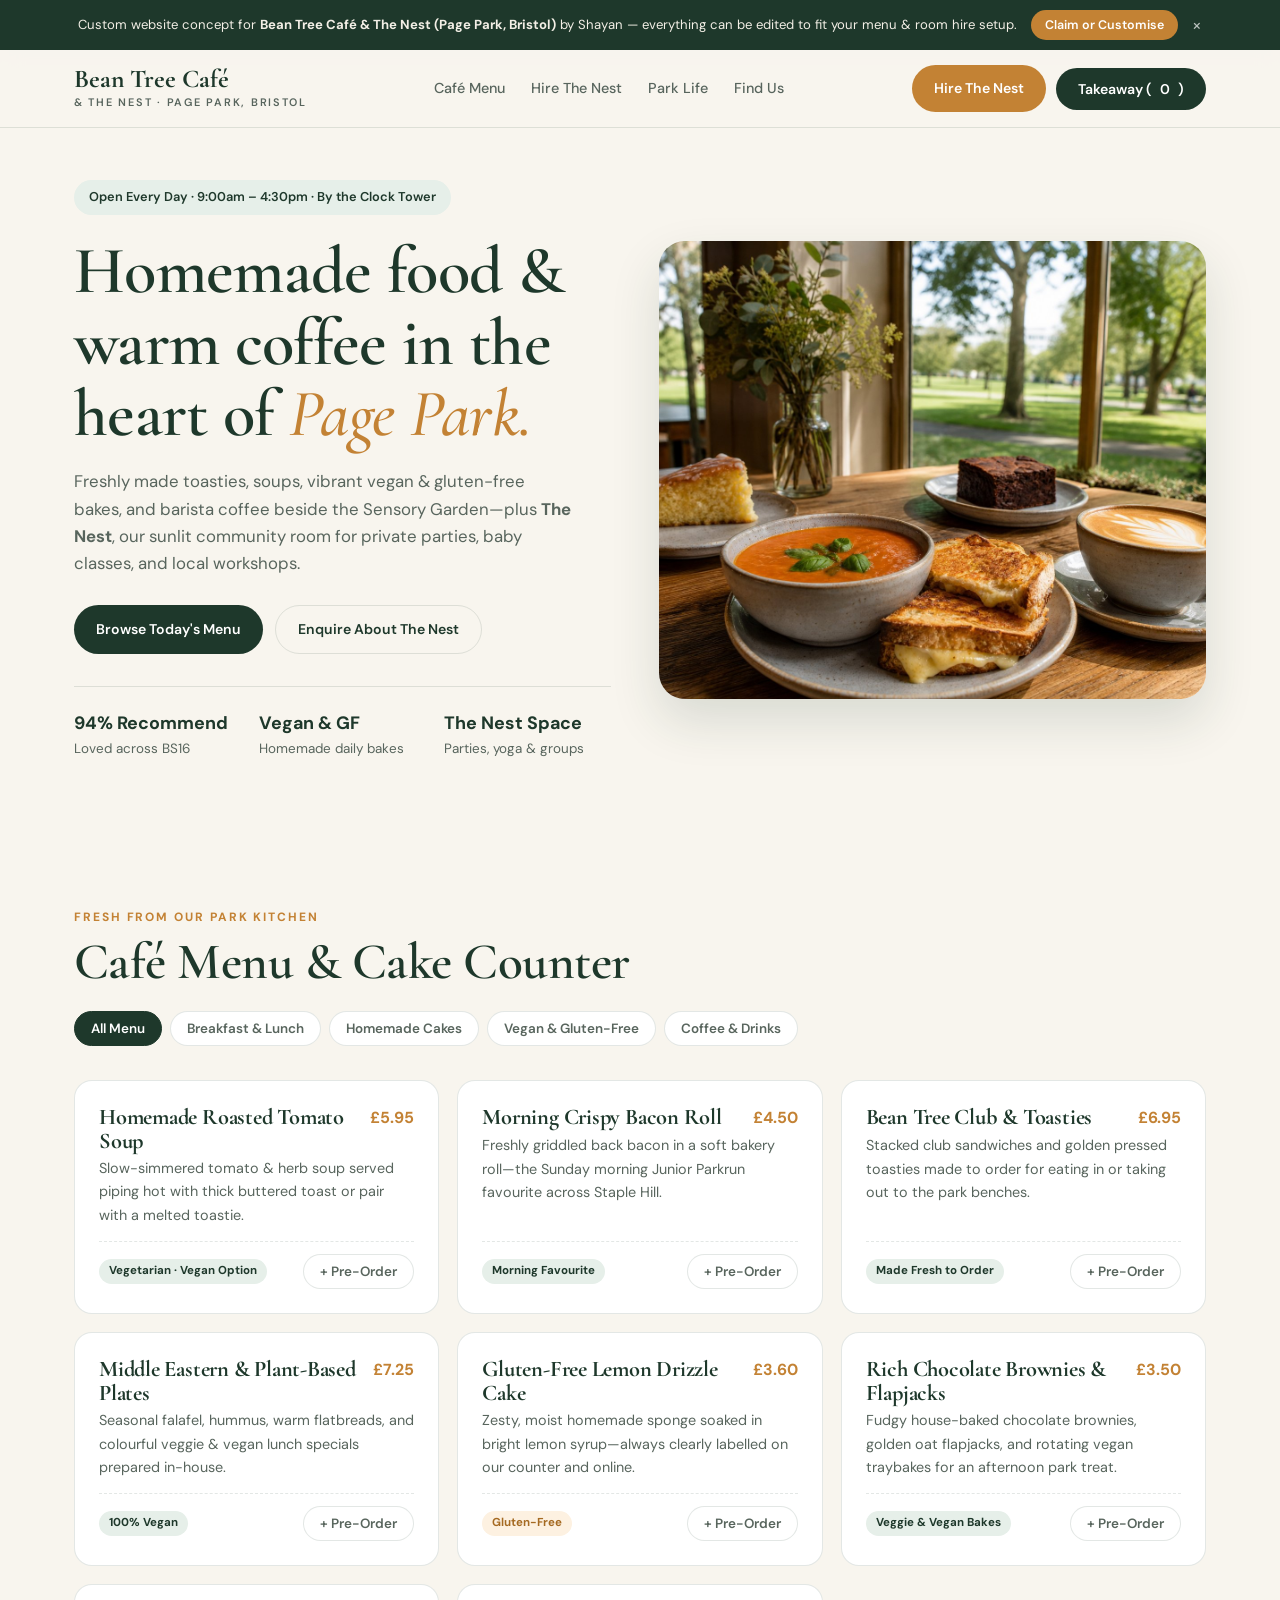
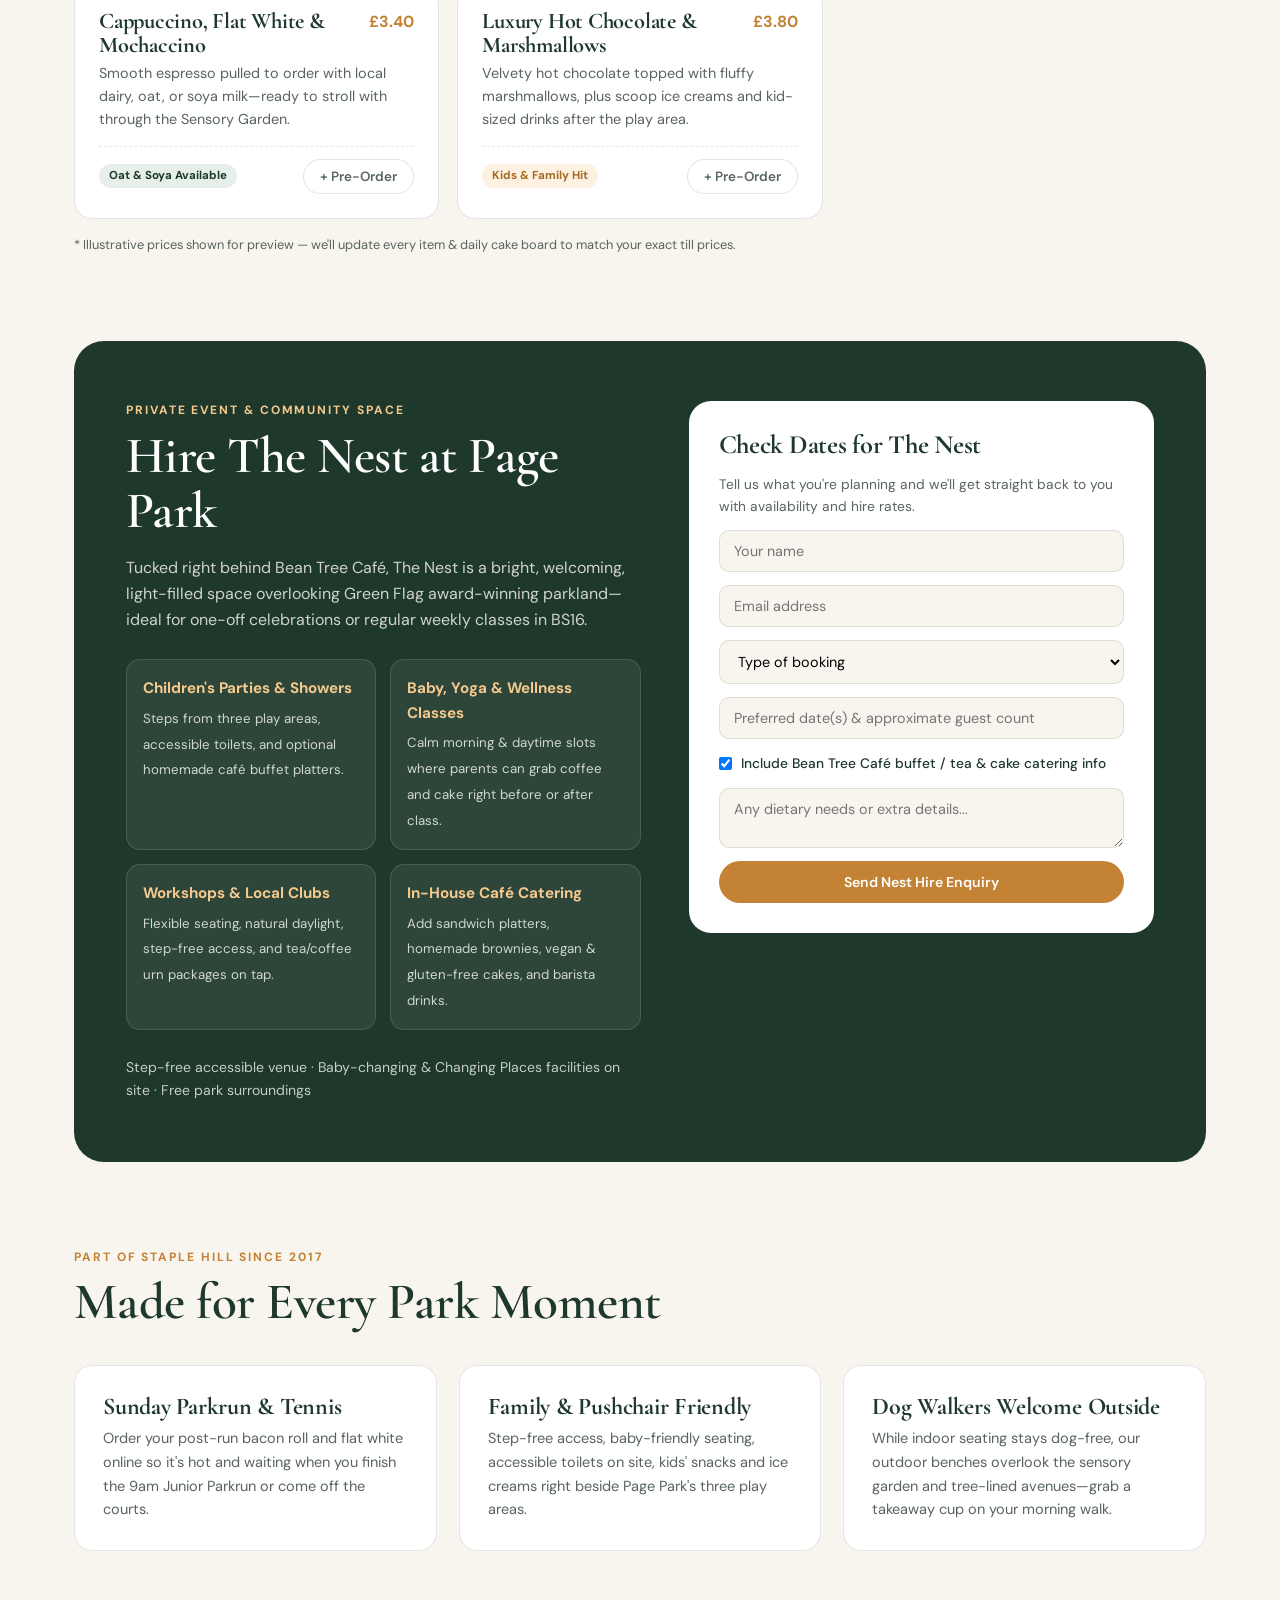
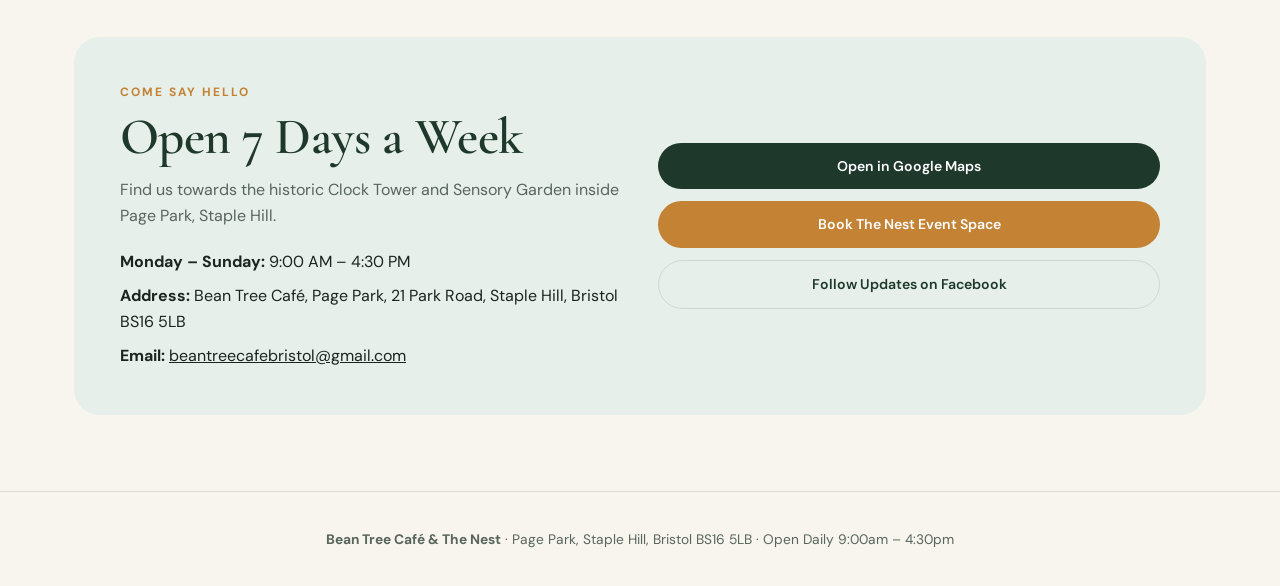
==== bean-tree-cafe/index.html @ 3a1e546b "Add 6 bespoke hospitality website prototypes and sales command center Co-authored-by: arena-agent <2" ====
<!DOCTYPE html>
<html lang="en-GB">
<head>
  <meta charset="UTF-8" />
  <meta name="viewport" content="width=device-width, initial-scale=1.0" />
  <title>Bean Tree Café &amp; The Nest — Page Park, Staple Hill, Bristol</title>
  <meta name="description" content="Homemade food, specialty coffee, vegan & gluten-free cakes in the heart of award-winning Page Park, Bristol — plus The Nest light-filled space for private parties, classes & workshops." />
  <link rel="preconnect" href="https://fonts.googleapis.com" />
  <link rel="preconnect" href="https://fonts.gstatic.com" crossorigin />
  <link href="https://fonts.googleapis.com/css2?family=Cormorant+Garamond:ital,wght@0,500;0,600;0,700;1,500&family=DM+Sans:wght@400;500;600;700&display=swap" rel="stylesheet" />
  <style>
    :root {
      --sage-deep: #1E382B;
      --sage: #2F5642;
      --sage-soft: #E6EFE9;
      --cream: #F8F5EE;
      --card: #FFFFFF;
      --ochre: #C38234;
      --ochre-dark: #A56A22;
      --ink: #1C241F;
      --muted: #58655D;
      --border: rgba(30, 56, 43, 0.12);
      --radius: 18px;
    }
    * { box-sizing: border-box; margin: 0; padding: 0; }
    html { scroll-behavior: smooth; }
    body {
      font-family: 'DM Sans', -apple-system, BlinkMacSystemFont, sans-serif;
      background: var(--cream);
      color: var(--ink);
      line-height: 1.62;
      -webkit-font-smoothing: antialiased;
    }
    h1, h2, h3, h4 {
      font-family: 'Cormorant Garamond', Georgia, serif;
      line-height: 1.08;
      letter-spacing: -0.01em;
    }
    a { color: inherit; text-decoration: none; }
    img { max-width: 100%; display: block; }
    button { font-family: inherit; cursor: pointer; border: none; }

    .preview-bar {
      background: var(--sage-deep);
      color: #F3EFE6;
      font-size: 0.82rem;
      padding: 10px 20px;
      display: flex;
      justify-content: center;
      align-items: center;
      gap: 14px;
      flex-wrap: wrap;
      text-align: center;
    }
    .preview-bar a {
      background: var(--ochre);
      color: #fff;
      padding: 5px 14px;
      border-radius: 999px;
      font-weight: 600;
      font-size: 0.78rem;
    }
    .preview-close { background: none; color: rgba(255,255,255,0.7); font-size: 1.1rem; }

    header {
      position: sticky;
      top: 0;
      z-index: 40;
      background: rgba(248, 245, 238, 0.93);
      backdrop-filter: blur(12px);
      border-bottom: 1px solid var(--border);
    }
    .nav-inner {
      max-width: 1180px;
      margin: 0 auto;
      padding: 15px 24px;
      display: flex;
      align-items: center;
      justify-content: space-between;
      gap: 16px;
    }
    .logo {
      display: flex;
      flex-direction: column;
    }
    .logo strong {
      font-family: 'Cormorant Garamond', serif;
      font-size: 1.6rem;
      font-weight: 700;
      color: var(--sage-deep);
      line-height: 1;
    }
    .logo span {
      font-size: 0.68rem;
      text-transform: uppercase;
      letter-spacing: 0.16em;
      color: var(--muted);
      font-weight: 600;
      margin-top: 3px;
    }
    nav { display: flex; gap: 26px; }
    nav a { font-size: 0.9rem; font-weight: 500; color: var(--muted); }
    nav a:hover { color: var(--sage-deep); }

    .btn {
      display: inline-flex;
      align-items: center;
      justify-content: center;
      gap: 8px;
      padding: 12px 22px;
      border-radius: 999px;
      font-weight: 600;
      font-size: 0.88rem;
      transition: all 0.2s;
    }
    .btn-sage { background: var(--sage-deep); color: #fff; }
    .btn-sage:hover { background: var(--sage); }
    .btn-ochre { background: var(--ochre); color: #fff; }
    .btn-ochre:hover { background: var(--ochre-dark); }
    .btn-ghost { border: 1.5px solid var(--border); color: var(--sage-deep); background: transparent; }
    .btn-ghost:hover { background: var(--sage-soft); }

    .hero {
      max-width: 1180px;
      margin: 0 auto;
      padding: 52px 24px 72px;
      display: grid;
      grid-template-columns: 1fr 1.02fr;
      gap: 48px;
      align-items: center;
    }
    .badge {
      display: inline-flex;
      align-items: center;
      gap: 8px;
      background: var(--sage-soft);
      color: var(--sage-deep);
      padding: 7px 15px;
      border-radius: 999px;
      font-size: 0.8rem;
      font-weight: 600;
      margin-bottom: 20px;
    }
    .hero h1 {
      font-size: clamp(2.8rem, 5.2vw, 4.4rem);
      font-weight: 600;
      color: var(--sage-deep);
      margin-bottom: 18px;
    }
    .hero h1 em { font-style: italic; color: var(--ochre); font-weight: 500; }
    .hero p { font-size: 1.05rem; color: var(--muted); max-width: 500px; margin-bottom: 28px; }
    .cta-row { display: flex; gap: 12px; flex-wrap: wrap; margin-bottom: 32px; }
    .stats {
      display: grid;
      grid-template-columns: repeat(3, 1fr);
      gap: 18px;
      padding-top: 22px;
      border-top: 1px solid var(--border);
      font-size: 0.84rem;
      color: var(--muted);
    }
    .stats strong { display: block; font-size: 1.12rem; color: var(--sage-deep); }
    .hero-img-wrap img {
      width: 100%;
      aspect-ratio: 4 / 3.35;
      object-fit: cover;
      border-radius: 26px;
      box-shadow: 0 22px 50px rgba(30, 56, 43, 0.14);
    }

    .section { max-width: 1180px; margin: 0 auto; padding: 76px 24px; }
    .kicker {
      font-size: 0.75rem;
      text-transform: uppercase;
      letter-spacing: 0.16em;
      color: var(--ochre);
      font-weight: 700;
      margin-bottom: 8px;
    }
    .section h2 {
      font-size: clamp(2.2rem, 4vw, 3.2rem);
      color: var(--sage-deep);
      font-weight: 600;
    }
    .header-flex {
      display: flex;
      justify-content: space-between;
      align-items: flex-end;
      gap: 20px;
      flex-wrap: wrap;
      margin-bottom: 34px;
    }
    .pills { display: flex; gap: 8px; flex-wrap: wrap; }
    .pill {
      padding: 8px 16px;
      border-radius: 999px;
      background: var(--card);
      border: 1px solid var(--border);
      font-size: 0.84rem;
      font-weight: 600;
      color: var(--muted);
    }
    .pill.active, .pill:hover {
      background: var(--sage-deep);
      color: #fff;
      border-color: var(--sage-deep);
    }

    .menu-grid {
      display: grid;
      grid-template-columns: repeat(auto-fill, minmax(320px, 1fr));
      gap: 18px;
    }
    .item-card {
      background: var(--card);
      border: 1px solid var(--border);
      border-radius: var(--radius);
      padding: 24px;
      display: flex;
      flex-direction: column;
      justify-content: space-between;
      gap: 14px;
    }
    .item-top { display: flex; justify-content: space-between; gap: 12px; }
    .item-card h3 { font-size: 1.4rem; color: var(--sage-deep); }
    .item-price { font-weight: 700; color: var(--ochre); white-space: nowrap; }
    .item-card p { font-size: 0.9rem; color: var(--muted); margin-top: 4px; }
    .diet-row {
      display: flex;
      justify-content: space-between;
      align-items: center;
      padding-top: 12px;
      border-top: 1px dashed var(--border);
    }
    .diet-badge {
      font-size: 0.72rem;
      font-weight: 700;
      padding: 3px 10px;
      border-radius: 999px;
      background: var(--sage-soft);
      color: var(--sage-deep);
    }
    .diet-badge.gf { background: #FDF1E1; color: var(--ochre-dark); }

    /* THE NEST Event Hire Feature */
    .nest-wrap {
      background: var(--sage-deep);
      color: #F8F5EE;
      border-radius: 30px;
      padding: 60px 52px;
      display: grid;
      grid-template-columns: 1.05fr 0.95fr;
      gap: 48px;
      align-items: start;
    }
    .nest-wrap h2 { color: #fff; margin-bottom: 16px; }
    .nest-lead { color: rgba(248, 245, 238, 0.82); font-size: 1rem; margin-bottom: 26px; }
    .use-cases {
      display: grid;
      grid-template-columns: 1fr 1fr;
      gap: 14px;
      margin-bottom: 26px;
    }
    .use-box {
      background: rgba(255, 255, 255, 0.07);
      border: 1px solid rgba(255, 255, 255, 0.12);
      border-radius: 14px;
      padding: 16px;
    }
    .use-box strong { display: block; font-size: 0.95rem; margin-bottom: 4px; color: #F5C98E; }
    .use-box span { font-size: 0.83rem; color: rgba(255,255,255,0.78); }
    .nest-form {
      background: #fff;
      color: var(--ink);
      border-radius: 22px;
      padding: 30px;
      display: grid;
      gap: 13px;
    }
    .nest-form h3 { font-size: 1.65rem; color: var(--sage-deep); }
    .nest-form input, .nest-form select, .nest-form textarea {
      width: 100%;
      padding: 11px 14px;
      border-radius: 10px;
      border: 1px solid var(--border);
      background: var(--cream);
      font-family: inherit;
      font-size: 0.9rem;
    }
    .check-row {
      display: flex;
      align-items: center;
      gap: 9px;
      font-size: 0.86rem;
      color: var(--sage-deep);
      font-weight: 500;
    }
    .check-row input { width: auto; }

    /* Park Life Strip */
    .park-grid {
      display: grid;
      grid-template-columns: repeat(3, 1fr);
      gap: 22px;
    }
    .park-card {
      background: var(--card);
      border: 1px solid var(--border);
      border-radius: var(--radius);
      padding: 28px;
    }
    .park-card h3 { font-size: 1.5rem; color: var(--sage-deep); margin-bottom: 8px; }
    .park-card p { font-size: 0.91rem; color: var(--muted); }

    /* Visit */
    .visit-box {
      background: var(--sage-soft);
      border-radius: 26px;
      padding: 46px;
      display: grid;
      grid-template-columns: 1fr 1fr;
      gap: 36px;
      align-items: center;
    }
    .msg-ok {
      display: none;
      background: var(--sage-soft);
      color: var(--sage-deep);
      padding: 13px 15px;
      border-radius: 12px;
      font-size: 0.85rem;
      font-weight: 600;
    }
    footer {
      text-align: center;
      padding: 36px 24px;
      font-size: 0.86rem;
      color: var(--muted);
      border-top: 1px solid var(--border);
    }

    /* Takeaway Modal */
    .modal-bg {
      position: fixed;
      inset: 0;
      background: rgba(20, 35, 27, 0.55);
      display: none;
      align-items: center;
      justify-content: center;
      padding: 20px;
      z-index: 90;
    }
    .modal-bg.open { display: flex; }
    .modal {
      background: #fff;
      border-radius: 22px;
      max-width: 440px;
      width: 100%;
      padding: 30px;
    }

    @media (max-width: 900px) {
      nav { display: none; }
      .hero, .nest-wrap, .park-grid, .visit-box, .use-cases { grid-template-columns: 1fr; }
      .nest-wrap, .visit-box { padding: 32px 24px; }
    }
  </style>
</head>
<body>
  <div class="preview-bar" id="previewBar">
    <span>Custom website concept for <strong>Bean Tree Café &amp; The Nest (Page Park, Bristol)</strong> by Shayan — everything can be edited to fit your menu &amp; room hire setup.</span>
    <a href="mailto:shayan44wrgs@gmail.com?subject=Bean%20Tree%20Cafe%20Website%20Preview">Claim or Customise</a>
    <button class="preview-close" onclick="document.getElementById('previewBar').remove()">&times;</button>
  </div>

  <header>
    <div class="nav-inner">
      <a href="#" class="logo">
        <strong>Bean Tree Café</strong>
        <span>&amp; The Nest · Page Park, Bristol</span>
      </a>
      <nav>
        <a href="#menu">Café Menu</a>
        <a href="#nest">Hire The Nest</a>
        <a href="#park">Park Life</a>
        <a href="#visit">Find Us</a>
      </nav>
      <div style="display:flex;gap:10px;align-items:center;">
        <a href="#nest" class="btn btn-ochre">Hire The Nest</a>
        <button class="btn btn-sage" onclick="openBag()">Takeaway (<span id="count">0</span>)</button>
      </div>
    </div>
  </header>

  <main>
    <section class="hero">
      <div>
        <div class="badge">Open Every Day · 9:00am – 4:30pm · By the Clock Tower</div>
        <h1>Homemade food &amp; warm coffee in the heart of <em>Page Park.</em></h1>
        <p>Freshly made toasties, soups, vibrant vegan &amp; gluten-free bakes, and barista coffee beside the Sensory Garden—plus <strong>The Nest</strong>, our sunlit community room for private parties, baby classes, and local workshops.</p>
        <div class="cta-row">
          <a href="#menu" class="btn btn-sage">Browse Today's Menu</a>
          <a href="#nest" class="btn btn-ghost">Enquire About The Nest</a>
        </div>
        <div class="stats">
          <div>
            <strong>94% Recommend</strong>
            Loved across BS16
          </div>
          <div>
            <strong>Vegan &amp; GF</strong>
            Homemade daily bakes
          </div>
          <div>
            <strong>The Nest Space</strong>
            Parties, yoga &amp; groups
          </div>
        </div>
      </div>
      <div class="hero-img-wrap">
        <img src="/assets/bean-tree-cafe-hero.jpg" alt="Cappuccino, homemade roasted tomato soup with grilled sourdough toastie, lemon drizzle cake and brownie overlooking Page Park" />
      </div>
    </section>

    <section class="section" id="menu">
      <div class="header-flex">
        <div>
          <p class="kicker">Fresh from Our Park Kitchen</p>
          <h2>Café Menu &amp; Cake Counter</h2>
        </div>
        <div class="pills">
          <button class="pill active" onclick="filterItems('all', this)">All Menu</button>
          <button class="pill" onclick="filterItems('lunch', this)">Breakfast &amp; Lunch</button>
          <button class="pill" onclick="filterItems('cakes', this)">Homemade Cakes</button>
          <button class="pill" onclick="filterItems('diet', this)">Vegan &amp; Gluten-Free</button>
          <button class="pill" onclick="filterItems('drinks', this)">Coffee &amp; Drinks</button>
        </div>
      </div>

      <div class="menu-grid">
        <article class="item-card" data-cats="lunch diet">
          <div>
            <div class="item-top"><h3>Homemade Roasted Tomato Soup</h3><span class="item-price">£5.95</span></div>
            <p>Slow-simmered tomato &amp; herb soup served piping hot with thick buttered toast or pair with a melted toastie.</p>
          </div>
          <div class="diet-row">
            <span class="diet-badge">Vegetarian · Vegan Option</span>
            <button class="pill" onclick="addBag('Roasted Tomato Soup', 5.95)">+ Pre-Order</button>
          </div>
        </article>

        <article class="item-card" data-cats="lunch">
          <div>
            <div class="item-top"><h3>Morning Crispy Bacon Roll</h3><span class="item-price">£4.50</span></div>
            <p>Freshly griddled back bacon in a soft bakery roll—the Sunday morning Junior Parkrun favourite across Staple Hill.</p>
          </div>
          <div class="diet-row">
            <span class="diet-badge">Morning Favourite</span>
            <button class="pill" onclick="addBag('Crispy Bacon Roll', 4.50)">+ Pre-Order</button>
          </div>
        </article>

        <article class="item-card" data-cats="lunch">
          <div>
            <div class="item-top"><h3>Bean Tree Club &amp; Toasties</h3><span class="item-price">£6.95</span></div>
            <p>Stacked club sandwiches and golden pressed toasties made to order for eating in or taking out to the park benches.</p>
          </div>
          <div class="diet-row">
            <span class="diet-badge">Made Fresh to Order</span>
            <button class="pill" onclick="addBag('Bean Tree Club Sandwich', 6.95)">+ Pre-Order</button>
          </div>
        </article>

        <article class="item-card" data-cats="lunch diet">
          <div>
            <div class="item-top"><h3>Middle Eastern &amp; Plant-Based Plates</h3><span class="item-price">£7.25</span></div>
            <p>Seasonal falafel, hummus, warm flatbreads, and colourful veggie &amp; vegan lunch specials prepared in-house.</p>
          </div>
          <div class="diet-row">
            <span class="diet-badge">100% Vegan</span>
            <button class="pill" onclick="addBag('Vegan Mezze Lunch', 7.25)">+ Pre-Order</button>
          </div>
        </article>

        <article class="item-card" data-cats="cakes diet">
          <div>
            <div class="item-top"><h3>Gluten-Free Lemon Drizzle Cake</h3><span class="item-price">£3.60</span></div>
            <p>Zesty, moist homemade sponge soaked in bright lemon syrup—always clearly labelled on our counter and online.</p>
          </div>
          <div class="diet-row">
            <span class="diet-badge gf">Gluten-Free</span>
            <button class="pill" onclick="addBag('GF Lemon Drizzle Slice', 3.60)">+ Pre-Order</button>
          </div>
        </article>

        <article class="item-card" data-cats="cakes diet">
          <div>
            <div class="item-top"><h3>Rich Chocolate Brownies &amp; Flapjacks</h3><span class="item-price">£3.50</span></div>
            <p>Fudgy house-baked chocolate brownies, golden oat flapjacks, and rotating vegan traybakes for an afternoon park treat.</p>
          </div>
          <div class="diet-row">
            <span class="diet-badge">Veggie &amp; Vegan Bakes</span>
            <button class="pill" onclick="addBag('Homemade Chocolate Brownie', 3.50)">+ Pre-Order</button>
          </div>
        </article>

        <article class="item-card" data-cats="drinks diet">
          <div>
            <div class="item-top"><h3>Cappuccino, Flat White &amp; Mochaccino</h3><span class="item-price">£3.40</span></div>
            <p>Smooth espresso pulled to order with local dairy, oat, or soya milk—ready to stroll with through the Sensory Garden.</p>
          </div>
          <div class="diet-row">
            <span class="diet-badge">Oat &amp; Soya Available</span>
            <button class="pill" onclick="addBag('Barista Cappuccino', 3.40)">+ Pre-Order</button>
          </div>
        </article>

        <article class="item-card" data-cats="drinks">
          <div>
            <div class="item-top"><h3>Luxury Hot Chocolate &amp; Marshmallows</h3><span class="item-price">£3.80</span></div>
            <p>Velvety hot chocolate topped with fluffy marshmallows, plus scoop ice creams and kid-sized drinks after the play area.</p>
          </div>
          <div class="diet-row">
            <span class="diet-badge gf">Kids &amp; Family Hit</span>
            <button class="pill" onclick="addBag('Hot Chocolate w/ Marshmallows', 3.80)">+ Pre-Order</button>
          </div>
        </article>
      </div>
      <p style="font-size:0.8rem;color:var(--muted);margin-top:16px;">* Illustrative prices shown for preview — we'll update every item &amp; daily cake board to match your exact till prices.</p>
    </section>

    <section class="section" id="nest" style="padding-top:10px;">
      <div class="nest-wrap">
        <div>
          <p class="kicker" style="color:#F5C98E;">Private Event &amp; Community Space</p>
          <h2>Hire The Nest at Page Park</h2>
          <p class="nest-lead">Tucked right behind Bean Tree Café, The Nest is a bright, welcoming, light-filled space overlooking Green Flag award-winning parkland—ideal for one-off celebrations or regular weekly classes in BS16.</p>
          <div class="use-cases">
            <div class="use-box">
              <strong>Children's Parties &amp; Showers</strong>
              <span>Steps from three play areas, accessible toilets, and optional homemade café buffet platters.</span>
            </div>
            <div class="use-box">
              <strong>Baby, Yoga &amp; Wellness Classes</strong>
              <span>Calm morning &amp; daytime slots where parents can grab coffee and cake right before or after class.</span>
            </div>
            <div class="use-box">
              <strong>Workshops &amp; Local Clubs</strong>
              <span>Flexible seating, natural daylight, step-free access, and tea/coffee urn packages on tap.</span>
            </div>
            <div class="use-box">
              <strong>In-House Café Catering</strong>
              <span>Add sandwich platters, homemade brownies, vegan &amp; gluten-free cakes, and barista drinks.</span>
            </div>
          </div>
          <p style="font-size:0.88rem;color:rgba(255,255,255,0.75);">Step-free accessible venue · Baby-changing &amp; Changing Places facilities on site · Free park surroundings</p>
        </div>

        <form class="nest-form" onsubmit="submitNest(event)">
          <h3>Check Dates for The Nest</h3>
          <p style="font-size:0.86rem;color:var(--muted);">Tell us what you're planning and we'll get straight back to you with availability and hire rates.</p>
          <input type="text" required placeholder="Your name" />
          <input type="email" required placeholder="Email address" />
          <select required>
            <option value="">Type of booking</option>
            <option>Children's Birthday / Family Party</option>
            <option>Baby Shower / Celebration</option>
            <option>Weekly Class (Yoga, Baby Group, Fitness)</option>
            <option>Community Workshop / Meeting</option>
          </select>
          <input type="text" placeholder="Preferred date(s) &amp; approximate guest count" />
          <label class="check-row">
            <input type="checkbox" checked />
            <span>Include Bean Tree Café buffet / tea &amp; cake catering info</span>
          </label>
          <textarea rows="2" placeholder="Any dietary needs or extra details..."></textarea>
          <button type="submit" class="btn btn-ochre" style="width:100%;">Send Nest Hire Enquiry</button>
          <div class="msg-ok" id="nestMsg">Preview Demo: Once live, every party &amp; weekly class enquiry lands neatly in beantreecafebristol@gmail.com with date, headcount &amp; catering add-ons!</div>
        </form>
      </div>
    </section>

    <section class="section" id="park" style="padding-top:10px;">
      <div class="header-flex">
        <div>
          <p class="kicker">Part of Staple Hill Since 2017</p>
          <h2>Made for Every Park Moment</h2>
        </div>
      </div>
      <div class="park-grid">
        <div class="park-card">
          <h3>Sunday Parkrun &amp; Tennis</h3>
          <p>Order your post-run bacon roll and flat white online so it's hot and waiting when you finish the 9am Junior Parkrun or come off the courts.</p>
        </div>
        <div class="park-card">
          <h3>Family &amp; Pushchair Friendly</h3>
          <p>Step-free access, baby-friendly seating, accessible toilets on site, kids' snacks and ice creams right beside Page Park's three play areas.</p>
        </div>
        <div class="park-card">
          <h3>Dog Walkers Welcome Outside</h3>
          <p>While indoor seating stays dog-free, our outdoor benches overlook the sensory garden and tree-lined avenues—grab a takeaway cup on your morning walk.</p>
        </div>
      </div>
    </section>

    <section class="section" id="visit" style="padding-top:10px;">
      <div class="visit-box">
        <div>
          <p class="kicker">Come Say Hello</p>
          <h2>Open 7 Days a Week</h2>
          <p style="color:var(--muted);margin:12px 0 20px;">Find us towards the historic Clock Tower and Sensory Garden inside Page Park, Staple Hill.</p>
          <p><strong>Monday – Sunday:</strong> 9:00 AM – 4:30 PM</p>
          <p style="margin-top:8px;"><strong>Address:</strong> Bean Tree Café, Page Park, 21 Park Road, Staple Hill, Bristol BS16 5LB</p>
          <p style="margin-top:8px;"><strong>Email:</strong> <a href="mailto:beantreecafebristol@gmail.com" style="text-decoration:underline;">beantreecafebristol@gmail.com</a></p>
        </div>
        <div style="display:flex;flex-direction:column;gap:12px;">
          <a href="https://maps.google.com/?q=Bean+Tree+Cafe+Page+Park+21+Park+Rd+Bristol+BS16+5LB" target="_blank" rel="noopener" class="btn btn-sage">Open in Google Maps</a>
          <a href="#nest" class="btn btn-ochre">Book The Nest Event Space</a>
          <a href="https://www.facebook.com/beantreecafebristol/" target="_blank" rel="noopener" class="btn btn-ghost">Follow Updates on Facebook</a>
        </div>
      </div>
    </section>
  </main>

  <footer>
    <p><strong>Bean Tree Café &amp; The Nest</strong> · Page Park, Staple Hill, Bristol BS16 5LB · Open Daily 9:00am – 4:30pm</p>
  </footer>

  <div class="modal-bg" id="bagModal" onclick="if(event.target===this)closeBag()">
    <div class="modal">
      <div style="display:flex;justify-content:space-between;align-items:center;margin-bottom:12px;">
        <h3 style="font-size:1.6rem;color:var(--sage-deep);">Park Click &amp; Collect</h3>
        <button onclick="closeBag()" style="background:none;font-size:1.5rem;">&times;</button>
      </div>
      <p style="font-size:0.85rem;color:var(--muted);margin-bottom:14px;">Skip the busy park queue — collect straight from the counter.</p>
      <div id="bagList" style="margin-bottom:16px;font-size:0.92rem;color:var(--muted);">No items added yet — choose anything from the Café Menu.</div>
      <div style="display:flex;justify-content:space-between;font-weight:700;margin-bottom:14px;">
        <span>Total</span><span id="total">£0.00</span>
      </div>
      <button class="btn btn-sage" style="width:100%;" onclick="document.getElementById('bagOk').style.display='block'">Confirm Collection Order</button>
      <div class="msg-ok" id="bagOk" style="margin-top:12px;">Preview Demo: We can enable click-and-collect for busy weekends (or keep it as a browse-only menu if your kitchen prefers!).</div>
    </div>
  </div>

  <script>
    const items = [];
    function filterItems(cat, btn) {
      document.querySelectorAll('.pills .pill').forEach(p => p.classList.remove('active'));
      btn.classList.add('active');
      document.querySelectorAll('.item-card').forEach(c => {
        c.style.display = (cat === 'all' || c.dataset.cats.includes(cat)) ? 'flex' : 'none';
      });
    }
    function addBag(name, price) {
      items.push({ name, price });
      document.getElementById('count').textContent = items.length;
      openBag();
    }
    function openBag() {
      const list = document.getElementById('bagList');
      if (items.length) {
        list.innerHTML = items.map(x => `<div style="display:flex;justify-content:space-between;padding:8px 0;border-bottom:1px solid var(--border);color:var(--ink);"><span>${x.name}</span><strong>£${x.price.toFixed(2)}</strong></div>`).join('');
        document.getElementById('total').textContent = '£' + items.reduce((a, b) => a + b.price, 0).toFixed(2);
      }
      document.getElementById('bagModal').classList.add('open');
    }
    function closeBag() { document.getElementById('bagModal').classList.remove('open'); }
    function submitNest(e) { e.preventDefault(); document.getElementById('nestMsg').style.display = 'block'; }
  </script>
</body>
</html>
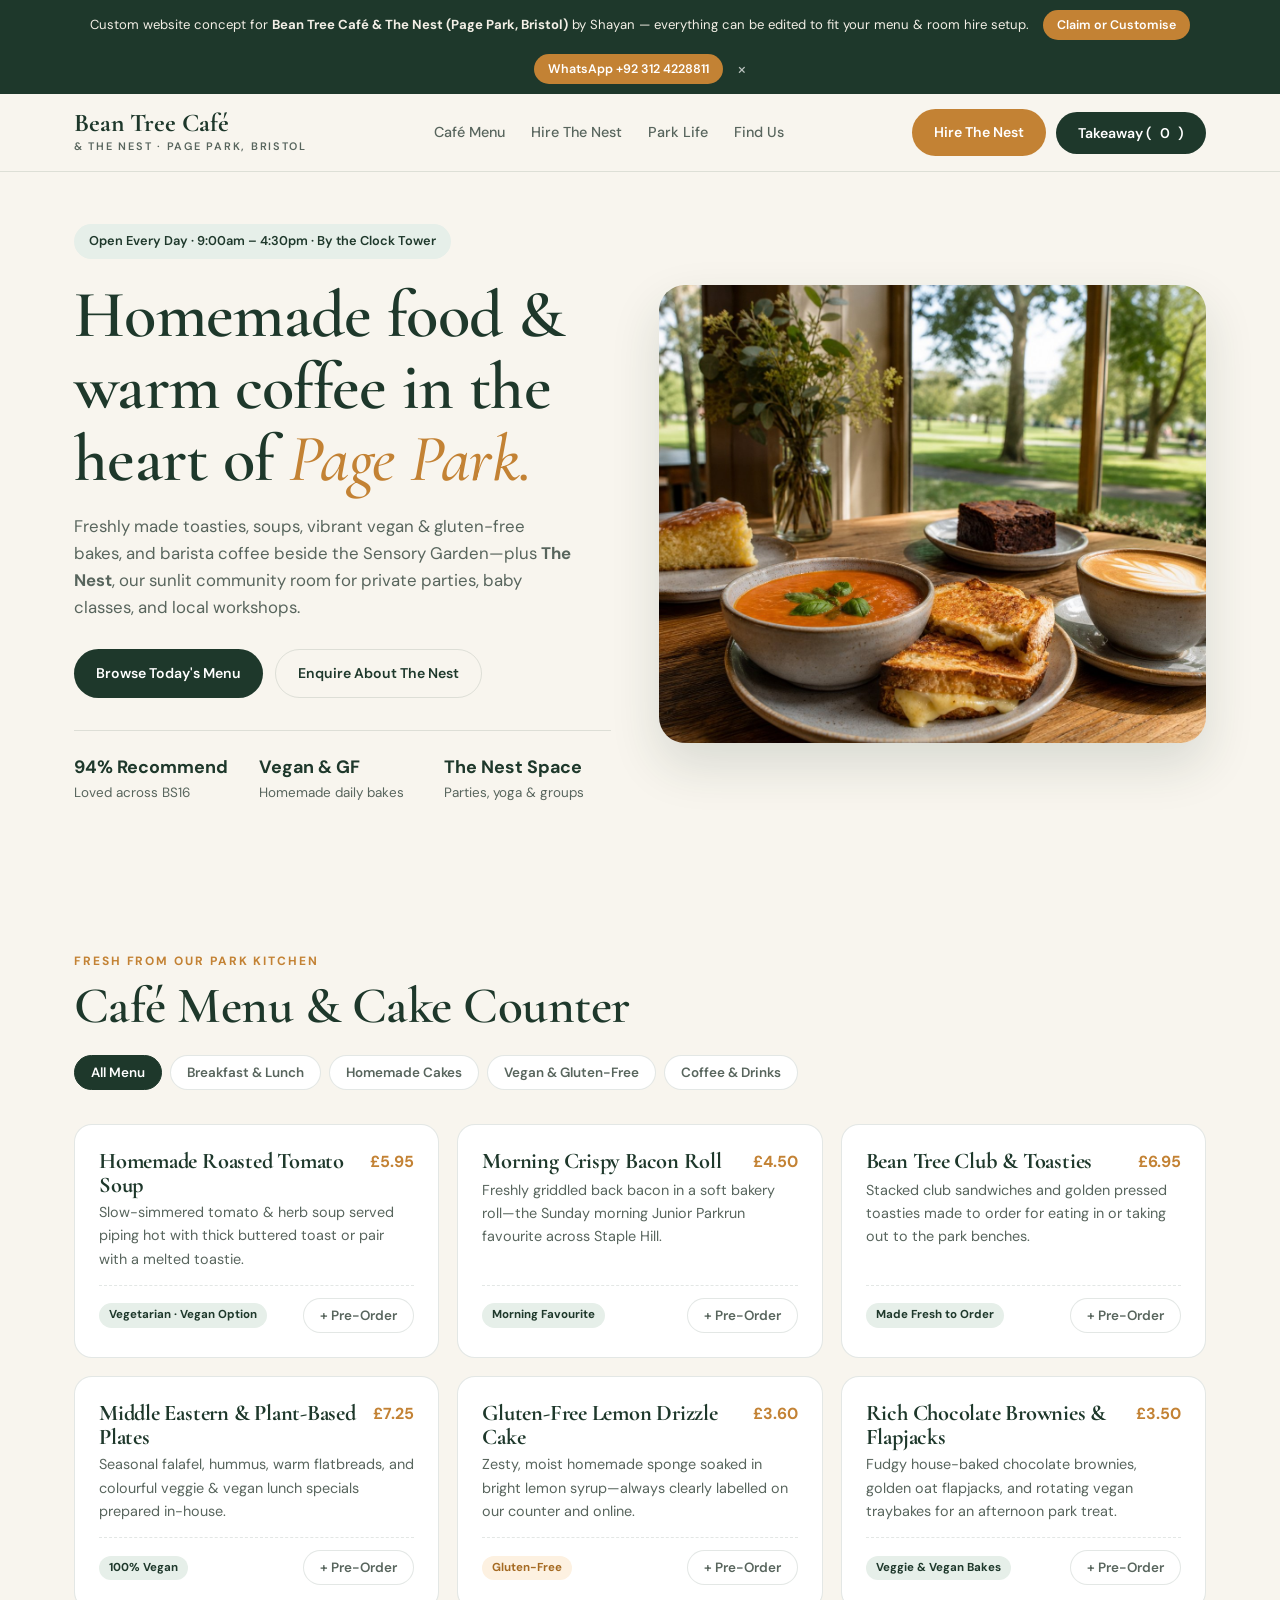
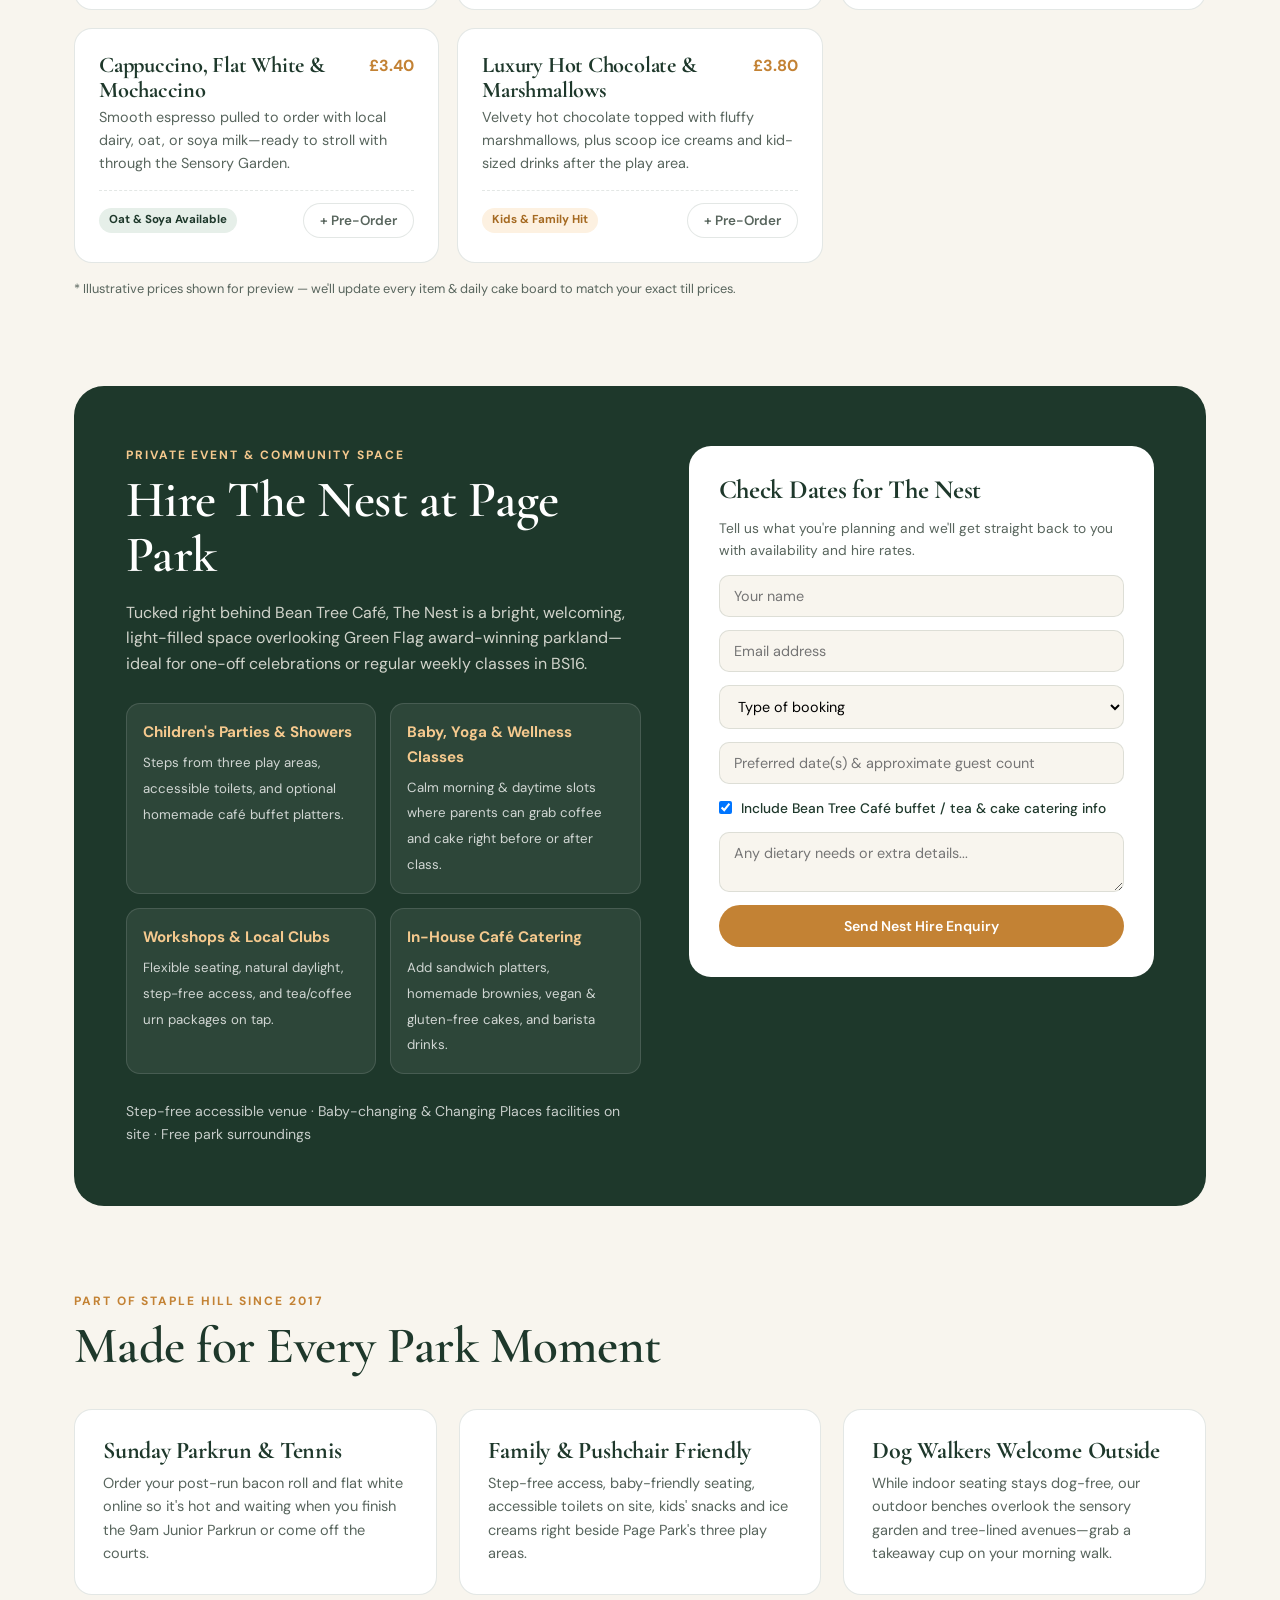
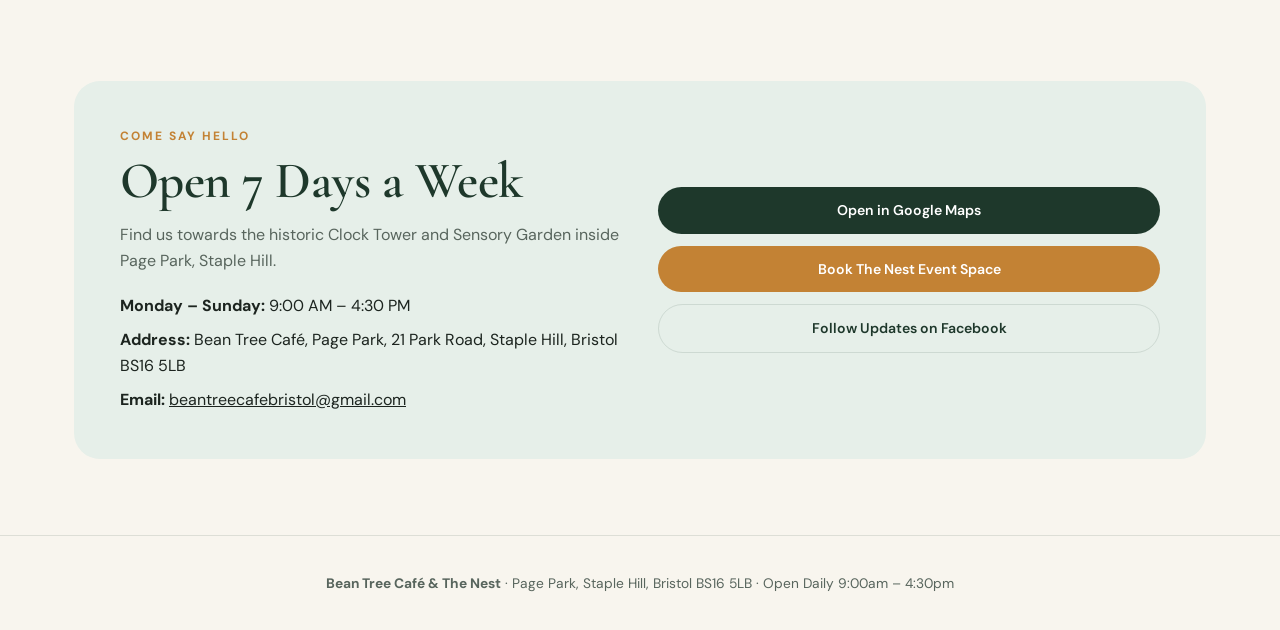
==== commit 0237211b: "Add Shayan WhatsApp/phone contact to prototype preview bars and Vercel asset rewrite Co-authored-by:" ====
--- a/bean-tree-cafe/index.html
+++ b/bean-tree-cafe/index.html
@@ -369,7 +369,7 @@
 <body>
   <div class="preview-bar" id="previewBar">
     <span>Custom website concept for <strong>Bean Tree Café &amp; The Nest (Page Park, Bristol)</strong> by Shayan — everything can be edited to fit your menu &amp; room hire setup.</span>
-    <a href="mailto:shayan44wrgs@gmail.com?subject=Bean%20Tree%20Cafe%20Website%20Preview">Claim or Customise</a>
+    <a href="mailto:shayan44wrgs@gmail.com?subject=Bean%20Tree%20Cafe%20Website%20Preview">Claim or Customise</a> <a href="https://wa.me/923124228811?text=Hi%20Shayan%2C%20I%20just%20checked%20out%20the%20website%20preview%20for%20Bean%20Tree%20Cafe" target="_blank" rel="noopener">WhatsApp +92 312 4228811</a>
     <button class="preview-close" onclick="document.getElementById('previewBar').remove()">&times;</button>
   </div>
 
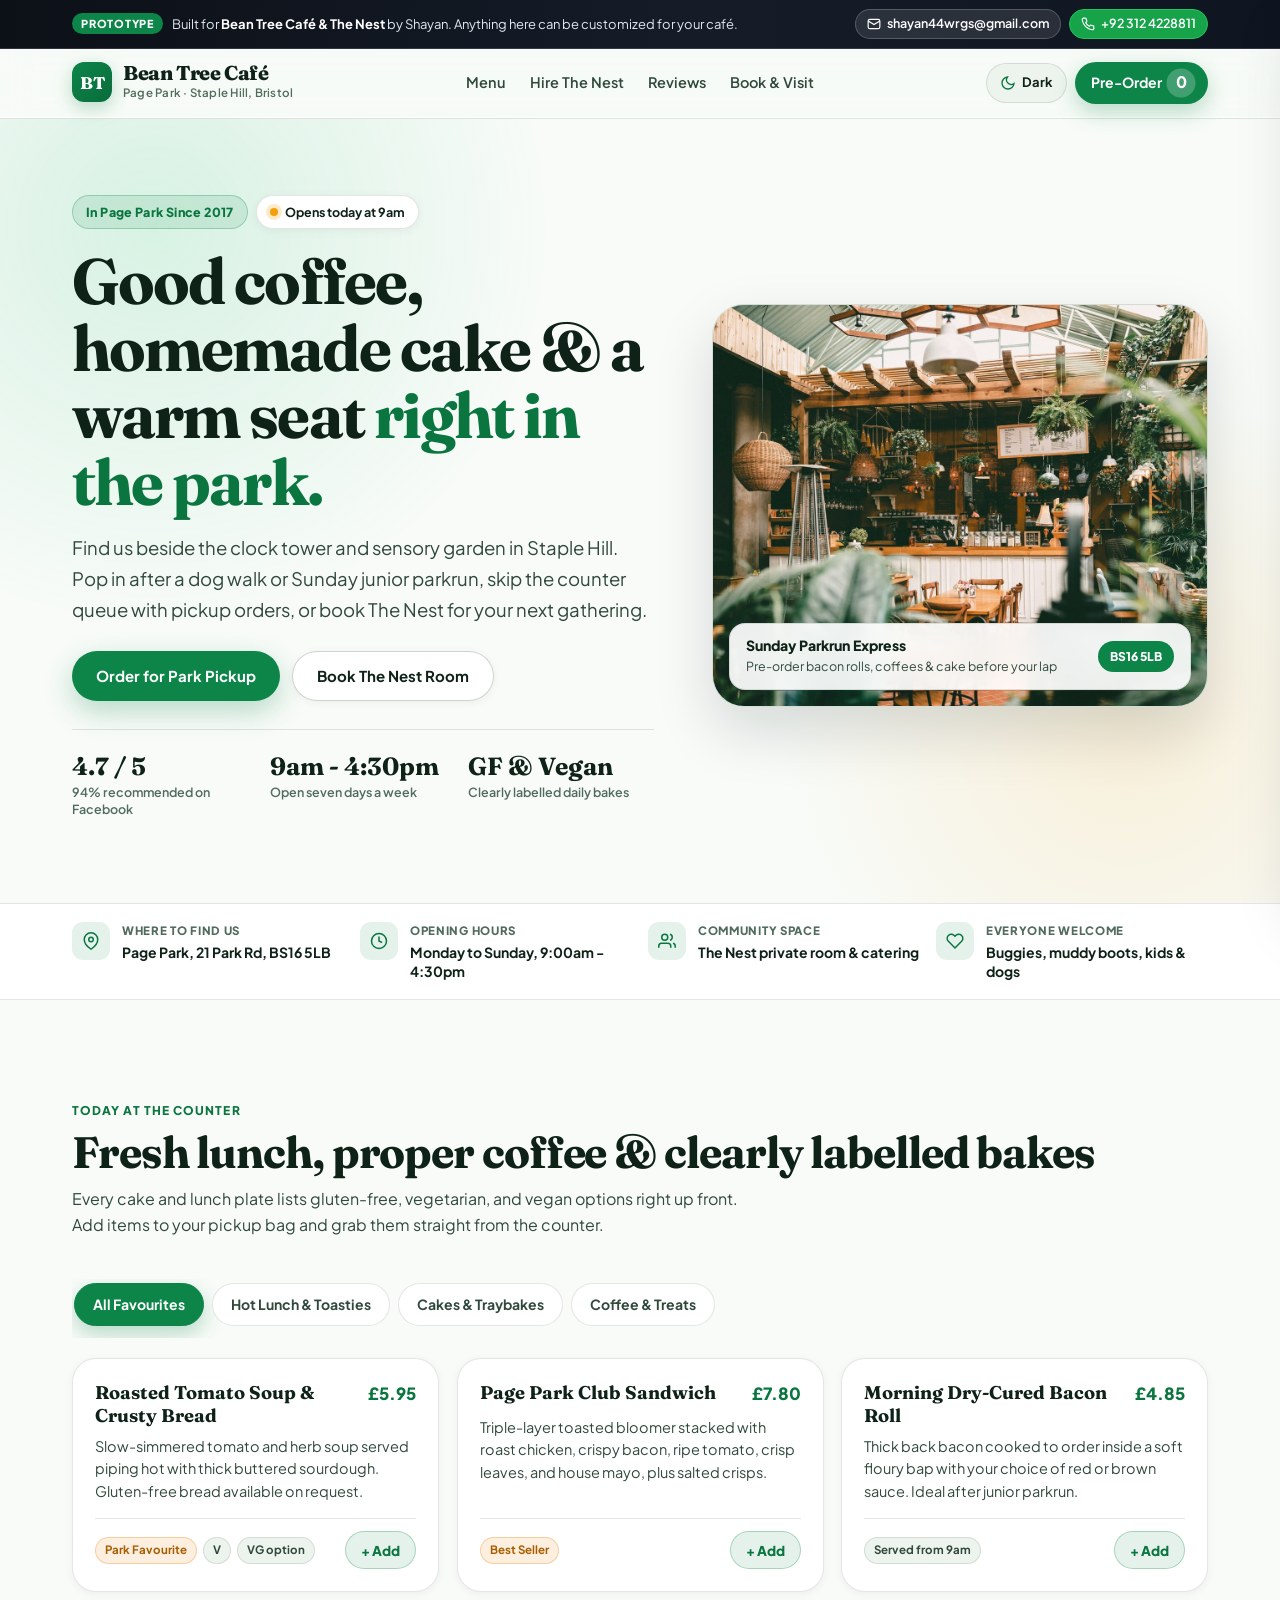
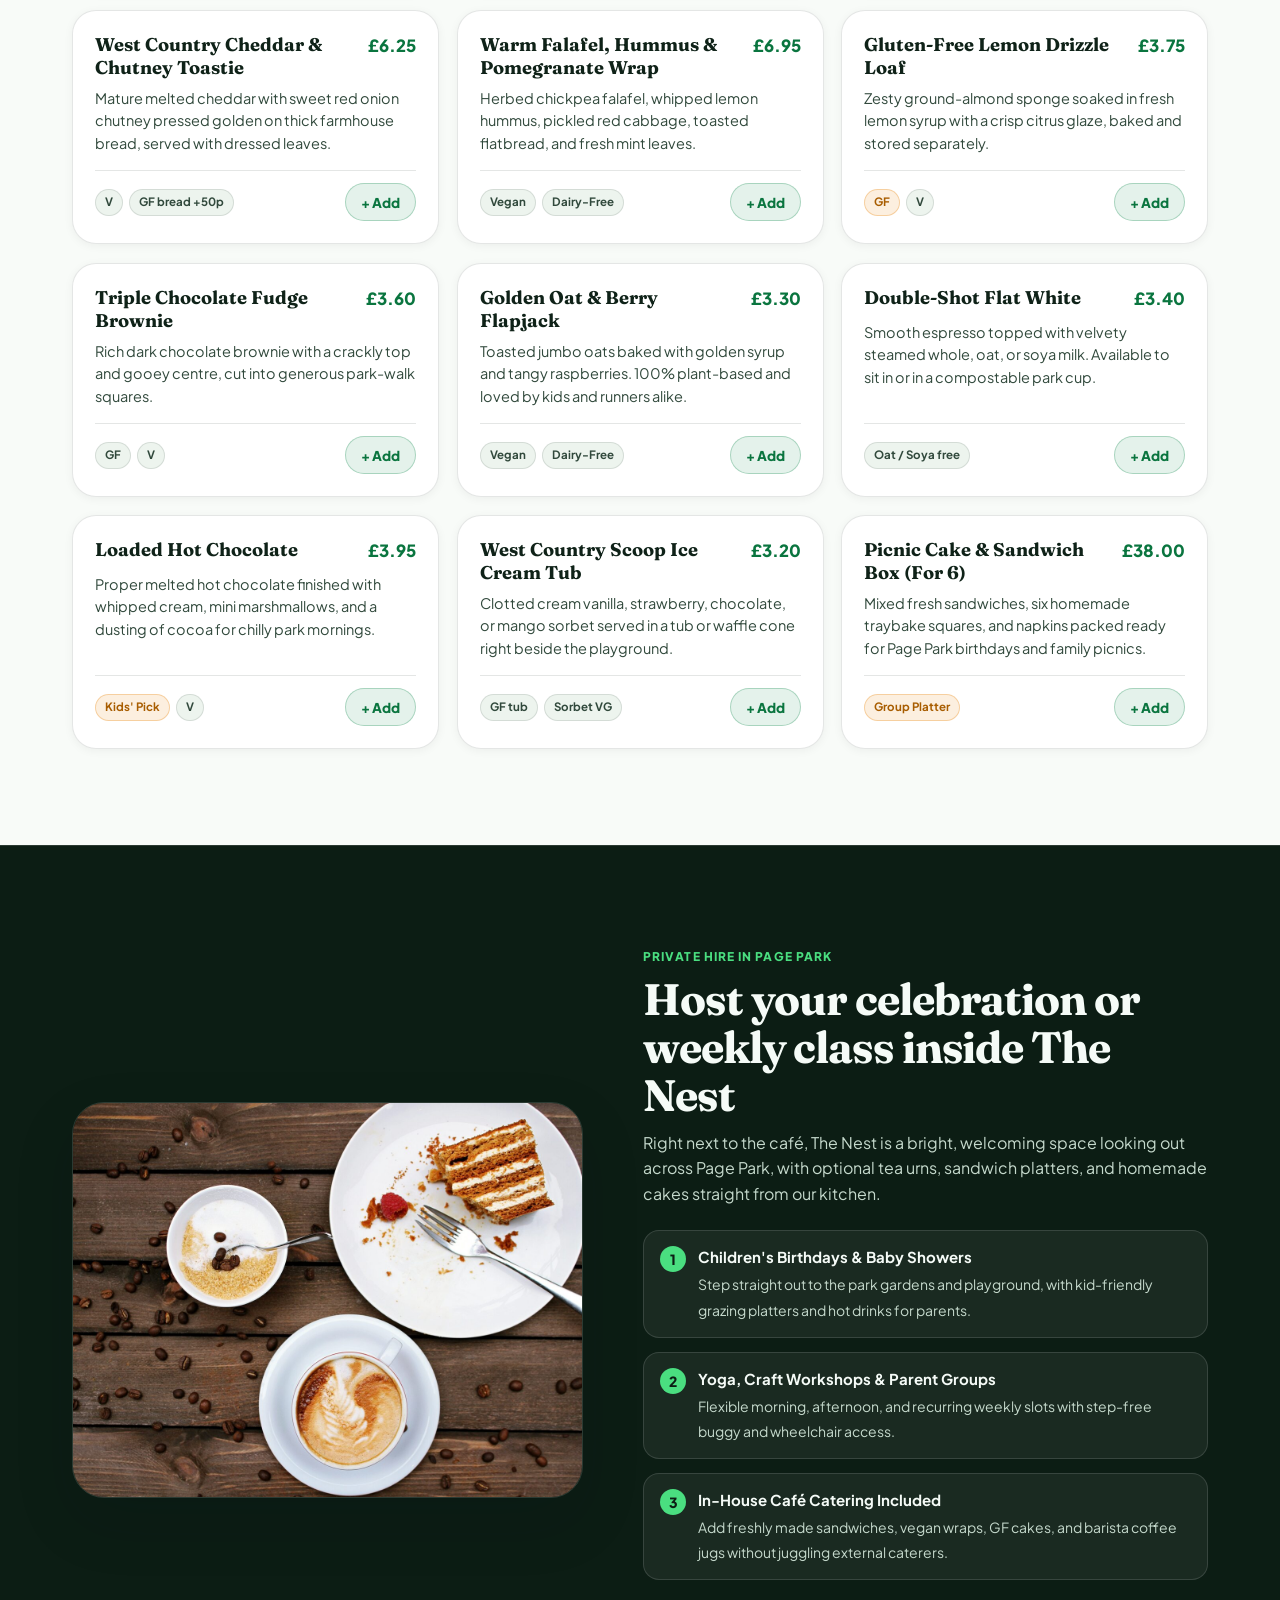
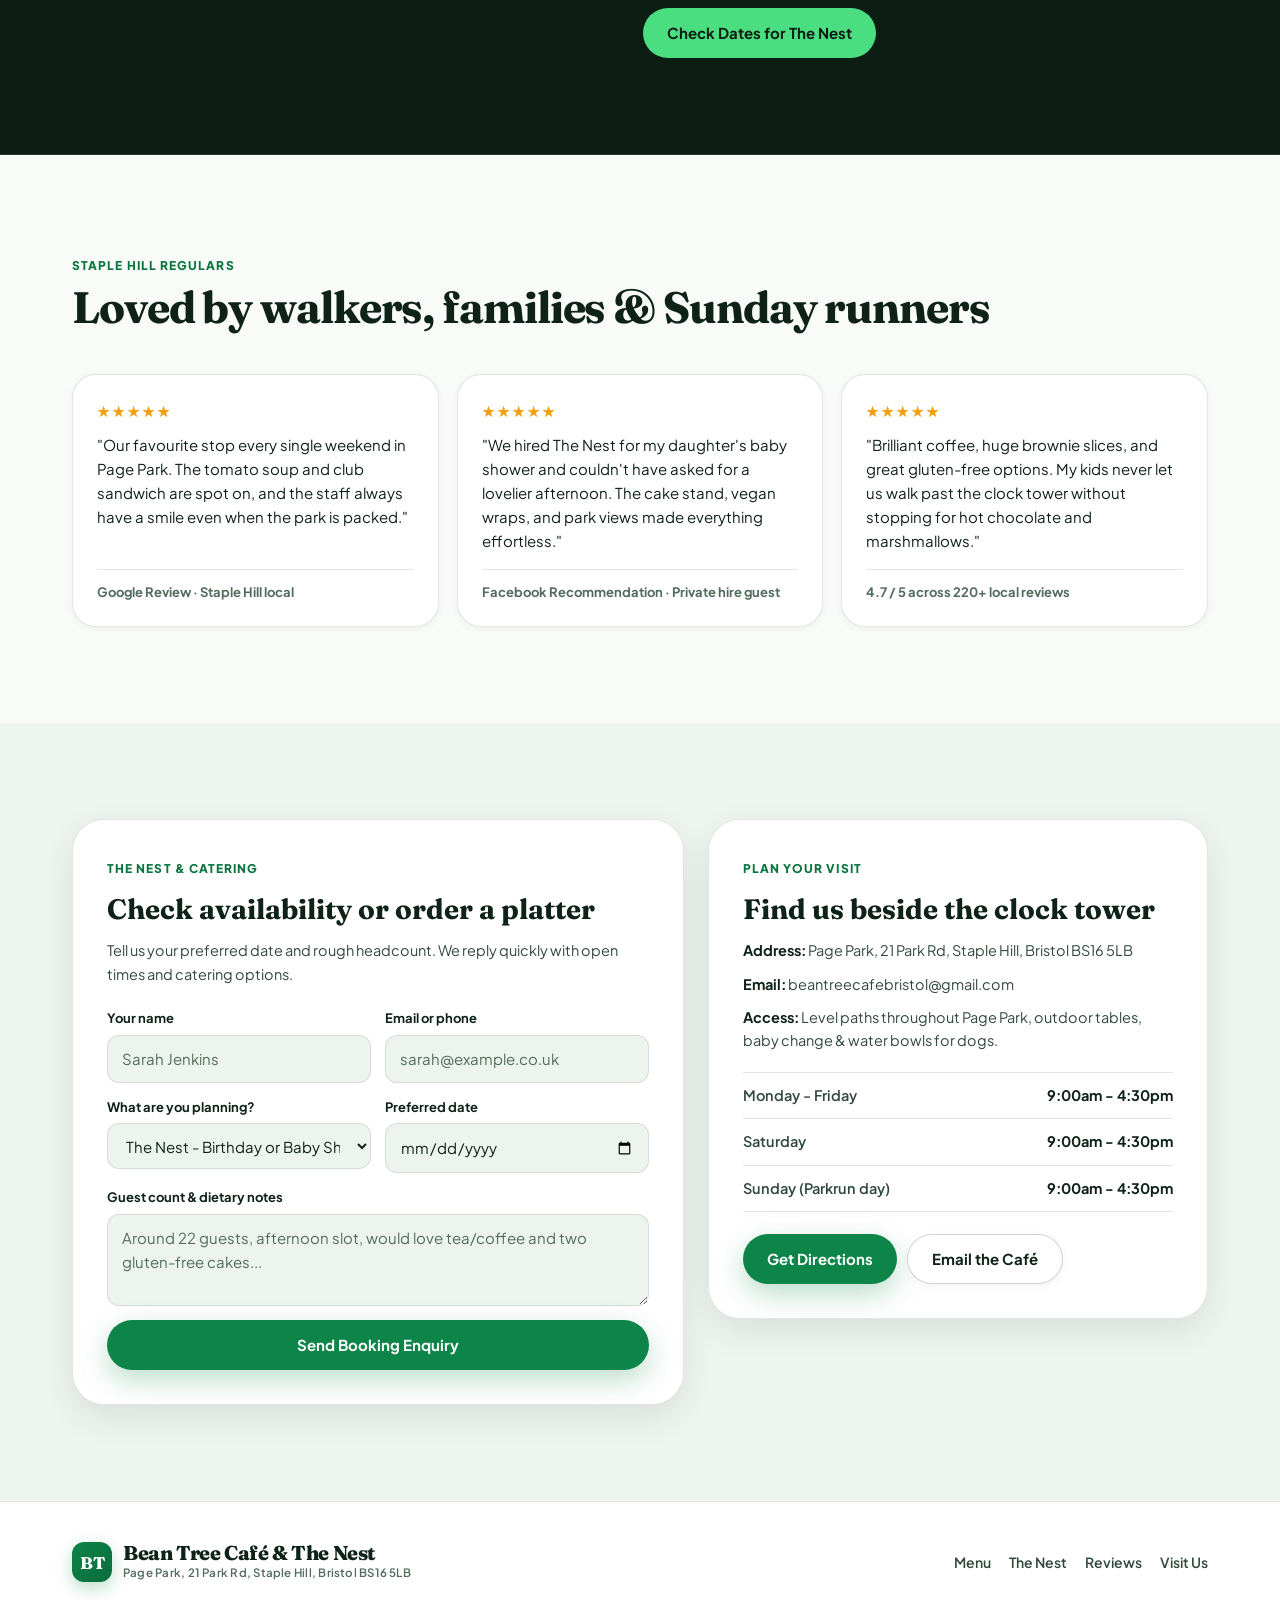
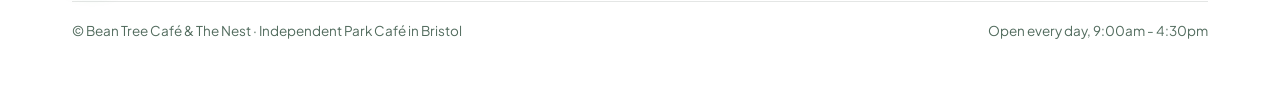
==== commit fd5c6b86: "v2: rebuild all six prototypes with dual-theme design system and verified photography Co-authored-by" ====
--- a/bean-tree-cafe/index.html
+++ b/bean-tree-cafe/index.html
@@ -1,671 +1,615 @@
 <!DOCTYPE html>
-<html lang="en-GB">
+<html lang="en-GB" data-theme="light">
 <head>
-  <meta charset="UTF-8" />
-  <meta name="viewport" content="width=device-width, initial-scale=1.0" />
-  <title>Bean Tree Café &amp; The Nest — Page Park, Staple Hill, Bristol</title>
-  <meta name="description" content="Homemade food, specialty coffee, vegan & gluten-free cakes in the heart of award-winning Page Park, Bristol — plus The Nest light-filled space for private parties, classes & workshops." />
-  <link rel="preconnect" href="https://fonts.googleapis.com" />
-  <link rel="preconnect" href="https://fonts.gstatic.com" crossorigin />
-  <link href="https://fonts.googleapis.com/css2?family=Cormorant+Garamond:ital,wght@0,500;0,600;0,700;1,500&family=DM+Sans:wght@400;500;600;700&display=swap" rel="stylesheet" />
+  <meta charset="UTF-8">
+  <meta name="viewport" content="width=device-width, initial-scale=1.0">
+  <title>Bean Tree Café &amp; The Nest | Page Park, Staple Hill, Bristol</title>
+  <meta name="description" content="Independent park café and community room in Page Park, Staple Hill. Fresh coffee, homemade cakes with clear gluten-free and vegan labels, hot lunches, pre-order pickup, and private hire at The Nest.">
+  <link rel="preconnect" href="https://fonts.googleapis.com">
+  <link rel="preconnect" href="https://fonts.gstatic.com" crossorigin>
+  <link href="https://fonts.googleapis.com/css2?family=Fraunces:opsz,wght@9..144,600;9..144,700;9..144,800&family=Plus+Jakarta+Sans:wght@400;500;600;700;800&display=swap" rel="stylesheet">
+  <link rel="stylesheet" href="../assets/studio-core.css">
   <style>
-    :root {
-      --sage-deep: #1E382B;
-      --sage: #2F5642;
-      --sage-soft: #E6EFE9;
-      --cream: #F8F5EE;
-      --card: #FFFFFF;
-      --ochre: #C38234;
-      --ochre-dark: #A56A22;
-      --ink: #1C241F;
-      --muted: #58655D;
-      --border: rgba(30, 56, 43, 0.12);
-      --radius: 18px;
+    :root, [data-theme="light"] {
+      --font-display: 'Fraunces', Georgia, serif;
+      --font-body: 'Plus Jakarta Sans', system-ui, sans-serif;
+      --bg: #f8fbf8;
+      --bg-alt: #eef5ef;
+      --surface: #ffffff;
+      --surface-2: #edf4ee;
+      --header-bg: rgba(248, 251, 248, 0.88);
+      --float-bg: rgba(255, 255, 255, 0.92);
+      --text: #0f2218;
+      --text-2: #31493c;
+      --text-3: #516b5d;
+      --border: rgba(15, 34, 24, 0.11);
+      --border-strong: rgba(15, 34, 24, 0.2);
+      --accent: #0d8549;
+      --accent-strong: #096c3b;
+      --accent-text: #0a753f;
+      --accent-soft: rgba(13, 133, 73, 0.11);
+      --accent-border: rgba(13, 133, 73, 0.28);
+      --accent-glow: rgba(13, 133, 73, 0.28);
+      --on-accent: #ffffff;
+      --accent-2: #e6860b;
+      --accent-2-soft: rgba(230, 134, 11, 0.13);
+      --accent-2-text: #a85d00;
+      --accent-2-border: rgba(230, 134, 11, 0.3);
+      --hero-orb-1: rgba(16, 185, 102, 0.14);
+      --hero-orb-2: rgba(245, 158, 11, 0.13);
+      --contrast-bg: #0c1d14;
+      --contrast-surface: rgba(255, 255, 255, 0.06);
+      --contrast-text: #f5fbf7;
+      --contrast-text-2: #c5d9cc;
+      --contrast-border: rgba(255, 255, 255, 0.13);
+      --contrast-accent: #4ade80;
+      --hero-ratio: 4 / 3.25;
+      --feature-ratio: 4 / 3.1;
     }
-    * { box-sizing: border-box; margin: 0; padding: 0; }
-    html { scroll-behavior: smooth; }
-    body {
-      font-family: 'DM Sans', -apple-system, BlinkMacSystemFont, sans-serif;
-      background: var(--cream);
-      color: var(--ink);
-      line-height: 1.62;
-      -webkit-font-smoothing: antialiased;
-    }
-    h1, h2, h3, h4 {
-      font-family: 'Cormorant Garamond', Georgia, serif;
-      line-height: 1.08;
-      letter-spacing: -0.01em;
-    }
-    a { color: inherit; text-decoration: none; }
-    img { max-width: 100%; display: block; }
-    button { font-family: inherit; cursor: pointer; border: none; }
-
-    .preview-bar {
-      background: var(--sage-deep);
-      color: #F3EFE6;
-      font-size: 0.82rem;
-      padding: 10px 20px;
-      display: flex;
-      justify-content: center;
-      align-items: center;
-      gap: 14px;
-      flex-wrap: wrap;
-      text-align: center;
-    }
-    .preview-bar a {
-      background: var(--ochre);
-      color: #fff;
-      padding: 5px 14px;
-      border-radius: 999px;
-      font-weight: 600;
-      font-size: 0.78rem;
-    }
-    .preview-close { background: none; color: rgba(255,255,255,0.7); font-size: 1.1rem; }
-
-    header {
-      position: sticky;
-      top: 0;
-      z-index: 40;
-      background: rgba(248, 245, 238, 0.93);
-      backdrop-filter: blur(12px);
-      border-bottom: 1px solid var(--border);
-    }
-    .nav-inner {
-      max-width: 1180px;
-      margin: 0 auto;
-      padding: 15px 24px;
-      display: flex;
-      align-items: center;
-      justify-content: space-between;
-      gap: 16px;
-    }
-    .logo {
-      display: flex;
-      flex-direction: column;
-    }
-    .logo strong {
-      font-family: 'Cormorant Garamond', serif;
-      font-size: 1.6rem;
-      font-weight: 700;
-      color: var(--sage-deep);
-      line-height: 1;
-    }
-    .logo span {
-      font-size: 0.68rem;
-      text-transform: uppercase;
-      letter-spacing: 0.16em;
-      color: var(--muted);
-      font-weight: 600;
-      margin-top: 3px;
-    }
-    nav { display: flex; gap: 26px; }
-    nav a { font-size: 0.9rem; font-weight: 500; color: var(--muted); }
-    nav a:hover { color: var(--sage-deep); }
-
-    .btn {
-      display: inline-flex;
-      align-items: center;
-      justify-content: center;
-      gap: 8px;
-      padding: 12px 22px;
-      border-radius: 999px;
-      font-weight: 600;
-      font-size: 0.88rem;
-      transition: all 0.2s;
-    }
-    .btn-sage { background: var(--sage-deep); color: #fff; }
-    .btn-sage:hover { background: var(--sage); }
-    .btn-ochre { background: var(--ochre); color: #fff; }
-    .btn-ochre:hover { background: var(--ochre-dark); }
-    .btn-ghost { border: 1.5px solid var(--border); color: var(--sage-deep); background: transparent; }
-    .btn-ghost:hover { background: var(--sage-soft); }
-
-    .hero {
-      max-width: 1180px;
-      margin: 0 auto;
-      padding: 52px 24px 72px;
-      display: grid;
-      grid-template-columns: 1fr 1.02fr;
-      gap: 48px;
-      align-items: center;
-    }
-    .badge {
-      display: inline-flex;
-      align-items: center;
-      gap: 8px;
-      background: var(--sage-soft);
-      color: var(--sage-deep);
-      padding: 7px 15px;
-      border-radius: 999px;
-      font-size: 0.8rem;
-      font-weight: 600;
-      margin-bottom: 20px;
-    }
-    .hero h1 {
-      font-size: clamp(2.8rem, 5.2vw, 4.4rem);
-      font-weight: 600;
-      color: var(--sage-deep);
-      margin-bottom: 18px;
-    }
-    .hero h1 em { font-style: italic; color: var(--ochre); font-weight: 500; }
-    .hero p { font-size: 1.05rem; color: var(--muted); max-width: 500px; margin-bottom: 28px; }
-    .cta-row { display: flex; gap: 12px; flex-wrap: wrap; margin-bottom: 32px; }
-    .stats {
-      display: grid;
-      grid-template-columns: repeat(3, 1fr);
-      gap: 18px;
-      padding-top: 22px;
-      border-top: 1px solid var(--border);
-      font-size: 0.84rem;
-      color: var(--muted);
-    }
-    .stats strong { display: block; font-size: 1.12rem; color: var(--sage-deep); }
-    .hero-img-wrap img {
-      width: 100%;
-      aspect-ratio: 4 / 3.35;
-      object-fit: cover;
-      border-radius: 26px;
-      box-shadow: 0 22px 50px rgba(30, 56, 43, 0.14);
-    }
-
-    .section { max-width: 1180px; margin: 0 auto; padding: 76px 24px; }
-    .kicker {
-      font-size: 0.75rem;
-      text-transform: uppercase;
-      letter-spacing: 0.16em;
-      color: var(--ochre);
-      font-weight: 700;
-      margin-bottom: 8px;
-    }
-    .section h2 {
-      font-size: clamp(2.2rem, 4vw, 3.2rem);
-      color: var(--sage-deep);
-      font-weight: 600;
-    }
-    .header-flex {
-      display: flex;
-      justify-content: space-between;
-      align-items: flex-end;
-      gap: 20px;
-      flex-wrap: wrap;
-      margin-bottom: 34px;
-    }
-    .pills { display: flex; gap: 8px; flex-wrap: wrap; }
-    .pill {
-      padding: 8px 16px;
-      border-radius: 999px;
-      background: var(--card);
-      border: 1px solid var(--border);
-      font-size: 0.84rem;
-      font-weight: 600;
-      color: var(--muted);
-    }
-    .pill.active, .pill:hover {
-      background: var(--sage-deep);
-      color: #fff;
-      border-color: var(--sage-deep);
-    }
-
-    .menu-grid {
-      display: grid;
-      grid-template-columns: repeat(auto-fill, minmax(320px, 1fr));
-      gap: 18px;
-    }
-    .item-card {
-      background: var(--card);
-      border: 1px solid var(--border);
-      border-radius: var(--radius);
-      padding: 24px;
-      display: flex;
-      flex-direction: column;
-      justify-content: space-between;
-      gap: 14px;
-    }
-    .item-top { display: flex; justify-content: space-between; gap: 12px; }
-    .item-card h3 { font-size: 1.4rem; color: var(--sage-deep); }
-    .item-price { font-weight: 700; color: var(--ochre); white-space: nowrap; }
-    .item-card p { font-size: 0.9rem; color: var(--muted); margin-top: 4px; }
-    .diet-row {
-      display: flex;
-      justify-content: space-between;
-      align-items: center;
-      padding-top: 12px;
-      border-top: 1px dashed var(--border);
-    }
-    .diet-badge {
-      font-size: 0.72rem;
-      font-weight: 700;
-      padding: 3px 10px;
-      border-radius: 999px;
-      background: var(--sage-soft);
-      color: var(--sage-deep);
-    }
-    .diet-badge.gf { background: #FDF1E1; color: var(--ochre-dark); }
-
-    /* THE NEST Event Hire Feature */
-    .nest-wrap {
-      background: var(--sage-deep);
-      color: #F8F5EE;
-      border-radius: 30px;
-      padding: 60px 52px;
-      display: grid;
-      grid-template-columns: 1.05fr 0.95fr;
-      gap: 48px;
-      align-items: start;
-    }
-    .nest-wrap h2 { color: #fff; margin-bottom: 16px; }
-    .nest-lead { color: rgba(248, 245, 238, 0.82); font-size: 1rem; margin-bottom: 26px; }
-    .use-cases {
-      display: grid;
-      grid-template-columns: 1fr 1fr;
-      gap: 14px;
-      margin-bottom: 26px;
-    }
-    .use-box {
-      background: rgba(255, 255, 255, 0.07);
-      border: 1px solid rgba(255, 255, 255, 0.12);
-      border-radius: 14px;
-      padding: 16px;
-    }
-    .use-box strong { display: block; font-size: 0.95rem; margin-bottom: 4px; color: #F5C98E; }
-    .use-box span { font-size: 0.83rem; color: rgba(255,255,255,0.78); }
-    .nest-form {
-      background: #fff;
-      color: var(--ink);
-      border-radius: 22px;
-      padding: 30px;
-      display: grid;
-      gap: 13px;
-    }
-    .nest-form h3 { font-size: 1.65rem; color: var(--sage-deep); }
-    .nest-form input, .nest-form select, .nest-form textarea {
-      width: 100%;
-      padding: 11px 14px;
-      border-radius: 10px;
-      border: 1px solid var(--border);
-      background: var(--cream);
-      font-family: inherit;
-      font-size: 0.9rem;
-    }
-    .check-row {
-      display: flex;
-      align-items: center;
-      gap: 9px;
-      font-size: 0.86rem;
-      color: var(--sage-deep);
-      font-weight: 500;
-    }
-    .check-row input { width: auto; }
-
-    /* Park Life Strip */
-    .park-grid {
-      display: grid;
-      grid-template-columns: repeat(3, 1fr);
-      gap: 22px;
-    }
-    .park-card {
-      background: var(--card);
-      border: 1px solid var(--border);
-      border-radius: var(--radius);
-      padding: 28px;
-    }
-    .park-card h3 { font-size: 1.5rem; color: var(--sage-deep); margin-bottom: 8px; }
-    .park-card p { font-size: 0.91rem; color: var(--muted); }
-
-    /* Visit */
-    .visit-box {
-      background: var(--sage-soft);
-      border-radius: 26px;
-      padding: 46px;
-      display: grid;
-      grid-template-columns: 1fr 1fr;
-      gap: 36px;
-      align-items: center;
-    }
-    .msg-ok {
-      display: none;
-      background: var(--sage-soft);
-      color: var(--sage-deep);
-      padding: 13px 15px;
-      border-radius: 12px;
-      font-size: 0.85rem;
-      font-weight: 600;
-    }
-    footer {
-      text-align: center;
-      padding: 36px 24px;
-      font-size: 0.86rem;
-      color: var(--muted);
-      border-top: 1px solid var(--border);
-    }
-
-    /* Takeaway Modal */
-    .modal-bg {
-      position: fixed;
-      inset: 0;
-      background: rgba(20, 35, 27, 0.55);
-      display: none;
-      align-items: center;
-      justify-content: center;
-      padding: 20px;
-      z-index: 90;
-    }
-    .modal-bg.open { display: flex; }
-    .modal {
-      background: #fff;
-      border-radius: 22px;
-      max-width: 440px;
-      width: 100%;
-      padding: 30px;
-    }
-
-    @media (max-width: 900px) {
-      nav { display: none; }
-      .hero, .nest-wrap, .park-grid, .visit-box, .use-cases { grid-template-columns: 1fr; }
-      .nest-wrap, .visit-box { padding: 32px 24px; }
+    [data-theme="dark"] {
+      --bg: #08120d;
+      --bg-alt: #0d1b14;
+      --surface: #12231a;
+      --surface-2: #193024;
+      --header-bg: rgba(8, 18, 13, 0.88);
+      --float-bg: rgba(18, 35, 26, 0.92);
+      --text: #f3faf5;
+      --text-2: #c4d8cb;
+      --text-3: #8fb09c;
+      --border: rgba(255, 255, 255, 0.11);
+      --border-strong: rgba(255, 255, 255, 0.22);
+      --accent: #12854a;
+      --accent-strong: #0e6b3c;
+      --accent-text: #4ade80;
+      --accent-soft: rgba(74, 222, 128, 0.13);
+      --accent-border: rgba(74, 222, 128, 0.3);
+      --accent-glow: rgba(22, 163, 90, 0.35);
+      --on-accent: #ffffff;
+      --accent-2: #fbbf24;
+      --accent-2-soft: rgba(251, 191, 36, 0.15);
+      --accent-2-text: #fcd34d;
+      --accent-2-border: rgba(251, 191, 36, 0.32);
+      --hero-orb-1: rgba(34, 197, 94, 0.18);
+      --hero-orb-2: rgba(251, 191, 36, 0.12);
+      --contrast-bg: #f7fbf8;
+      --contrast-surface: #ffffff;
+      --contrast-text: #0f2218;
+      --contrast-text-2: #31493c;
+      --contrast-border: rgba(15, 34, 24, 0.12);
+      --contrast-accent: #0a753f;
     }
   </style>
 </head>
 <body>
-  <div class="preview-bar" id="previewBar">
-    <span>Custom website concept for <strong>Bean Tree Café &amp; The Nest (Page Park, Bristol)</strong> by Shayan — everything can be edited to fit your menu &amp; room hire setup.</span>
-    <a href="mailto:shayan44wrgs@gmail.com?subject=Bean%20Tree%20Cafe%20Website%20Preview">Claim or Customise</a> <a href="https://wa.me/923124228811?text=Hi%20Shayan%2C%20I%20just%20checked%20out%20the%20website%20preview%20for%20Bean%20Tree%20Cafe" target="_blank" rel="noopener">WhatsApp +92 312 4228811</a>
-    <button class="preview-close" onclick="document.getElementById('previewBar').remove()">&times;</button>
+  <div class="proto-bar" role="region" aria-label="Prototype notice">
+    <div class="proto-inner">
+      <div class="proto-msg">
+        <span class="proto-badge">Prototype</span>
+        <span>Built for <strong>Bean Tree Café &amp; The Nest</strong> by Shayan. Anything here can be customized for your café.</span>
+      </div>
+      <div class="proto-contacts">
+        <a class="proto-chip" href="mailto:shayan44wrgs@gmail.com?subject=Bean%20Tree%20Cafe%20Website">
+          <svg viewBox="0 0 24 24" fill="none" stroke="currentColor" stroke-width="2"><rect x="2" y="4" width="20" height="16" rx="3"/><path d="m22 7-10 6L2 7"/></svg>
+          shayan44wrgs@gmail.com
+        </a>
+        <a class="proto-chip proto-chip--wa" href="https://wa.me/923124228811?text=Hi%20Shayan%2C%20I%20checked%20out%20the%20Bean%20Tree%20Cafe%20website%20prototype" target="_blank" rel="noopener">
+          <svg viewBox="0 0 24 24" fill="none" stroke="currentColor" stroke-width="2"><path d="M22 16.92v3a2 2 0 0 1-2.18 2 19.8 19.8 0 0 1-8.63-3.07 19.5 19.5 0 0 1-6-6A19.8 19.8 0 0 1 2.12 4.18 2 2 0 0 1 4.11 2h3a2 2 0 0 1 2 1.72c.13.96.36 1.9.7 2.81a2 2 0 0 1-.45 2.11L8.09 9.91a16 16 0 0 0 6 6l1.27-1.27a2 2 0 0 1 2.11-.45c.91.34 1.85.57 2.81.7A2 2 0 0 1 22 16.92z"/></svg>
+          +92 312 4228811
+        </a>
+      </div>
+    </div>
   </div>
 
-  <header>
-    <div class="nav-inner">
-      <a href="#" class="logo">
-        <strong>Bean Tree Café</strong>
-        <span>&amp; The Nest · Page Park, Bristol</span>
+  <header class="site-header">
+    <div class="container nav-row">
+      <a href="#top" class="brand">
+        <span class="brand-mark">BT</span>
+        <span class="brand-text">
+          <span class="brand-name">Bean Tree Café</span>
+          <span class="brand-sub">Page Park · Staple Hill, Bristol</span>
+        </span>
       </a>
-      <nav>
-        <a href="#menu">Café Menu</a>
-        <a href="#nest">Hire The Nest</a>
-        <a href="#park">Park Life</a>
-        <a href="#visit">Find Us</a>
+      <nav class="nav-links" aria-label="Main navigation">
+        <a href="#menu">Menu</a>
+        <a href="#the-nest">Hire The Nest</a>
+        <a href="#reviews">Reviews</a>
+        <a href="#book">Book &amp; Visit</a>
       </nav>
-      <div style="display:flex;gap:10px;align-items:center;">
-        <a href="#nest" class="btn btn-ochre">Hire The Nest</a>
-        <button class="btn btn-sage" onclick="openBag()">Takeaway (<span id="count">0</span>)</button>
+      <div class="nav-actions">
+        <button type="button" class="theme-btn" data-theme-toggle aria-label="Switch theme">
+          <svg class="icon-moon" viewBox="0 0 24 24" fill="none" stroke="currentColor" stroke-width="2"><path d="M21 12.79A9 9 0 1 1 11.21 3a7 7 0 0 0 9.79 9.79z"/></svg>
+          <svg class="icon-sun" viewBox="0 0 24 24" fill="none" stroke="currentColor" stroke-width="2"><circle cx="12" cy="12" r="4"/><path d="M12 2v2m0 16v2M4.93 4.93l1.41 1.41m11.32 11.32 1.41 1.41M2 12h2m16 0h2M4.93 19.07l1.41-1.41m11.32-11.32 1.41-1.41"/></svg>
+          <span class="theme-label">Dark</span>
+        </button>
+        <button type="button" class="bag-btn" data-open-bag>
+          <span class="bag-label">Pre-Order</span>
+          <span class="bag-count" data-bag-count>0</span>
+        </button>
+        <button type="button" class="burger-btn" data-burger aria-expanded="false" aria-controls="mobileNav" aria-label="Open menu">
+          <span></span><span></span><span></span>
+        </button>
       </div>
     </div>
+    <div class="mobile-nav" id="mobileNav">
+      <div class="mobile-nav-inner">
+        <div class="mobile-nav-list">
+          <a href="#menu">Café Menu &amp; Bakes</a>
+          <a href="#the-nest">Hire The Nest Room</a>
+          <a href="#reviews">Local Reviews</a>
+          <a href="#book">Enquire &amp; Opening Hours</a>
+        </div>
+      </div>
+    </div>
+    <div class="scroll-progress" aria-hidden="true"></div>
   </header>
 
-  <main>
+  <main id="top">
     <section class="hero">
-      <div>
-        <div class="badge">Open Every Day · 9:00am – 4:30pm · By the Clock Tower</div>
-        <h1>Homemade food &amp; warm coffee in the heart of <em>Page Park.</em></h1>
-        <p>Freshly made toasties, soups, vibrant vegan &amp; gluten-free bakes, and barista coffee beside the Sensory Garden—plus <strong>The Nest</strong>, our sunlit community room for private parties, baby classes, and local workshops.</p>
-        <div class="cta-row">
-          <a href="#menu" class="btn btn-sage">Browse Today's Menu</a>
-          <a href="#nest" class="btn btn-ghost">Enquire About The Nest</a>
-        </div>
-        <div class="stats">
+      <div class="container hero-grid">
+        <div data-reveal>
+          <div class="hero-pills">
+            <span class="eyebrow-pill">In Page Park Since 2017</span>
+            <span class="status-pill" id="liveStatus">
+              <span class="status-dot"></span>
+              <span id="liveStatusText">Open daily 9am to 4:30pm</span>
+            </span>
+          </div>
+          <h1>Good coffee, homemade cake &amp; a warm seat <span class="accent-word">right in the park.</span></h1>
+          <p class="hero-lead">Find us beside the clock tower and sensory garden in Staple Hill. Pop in after a dog walk or Sunday junior parkrun, skip the counter queue with pickup orders, or book The Nest for your next gathering.</p>
+          <div class="hero-ctas">
+            <a href="#menu" class="btn btn-primary">Order for Park Pickup</a>
+            <a href="#book" class="btn btn-secondary">Book The Nest Room</a>
+          </div>
+          <div class="hero-stats">
+            <div class="stat-item">
+              <strong>4.7 / 5</strong>
+              <span>94% recommended on Facebook</span>
+            </div>
+            <div class="stat-item">
+              <strong>9am - 4:30pm</strong>
+              <span>Open seven days a week</span>
+            </div>
+            <div class="stat-item">
+              <strong>GF &amp; Vegan</strong>
+              <span>Clearly labelled daily bakes</span>
+            </div>
+          </div>
+        </div>
+        <div class="hero-media" data-reveal>
+          <div class="hero-photo-wrap">
+            <img src="../assets/bean-tree-1.jpg" alt="Sunlit greenery-filled café interior with warm wooden tables and coffee counter" width="1440" height="960" fetchpriority="high">
+            <div class="hero-float">
+              <div>
+                <div class="hero-float-title">Sunday Parkrun Express</div>
+                <div class="hero-float-sub">Pre-order bacon rolls, coffees &amp; cake before your lap</div>
+              </div>
+              <span class="hero-float-tag">BS16 5LB</span>
+            </div>
+          </div>
+        </div>
+      </div>
+    </section>
+
+    <section class="quick-strip" aria-label="Key café details">
+      <div class="container quick-grid">
+        <div class="quick-item">
+          <div class="quick-icon"><svg viewBox="0 0 24 24" fill="none" stroke="currentColor" stroke-width="2"><path d="M21 10c0 7-9 13-9 13s-9-6-9-13a9 9 0 0 1 18 0z"/><circle cx="12" cy="10" r="3"/></svg></div>
           <div>
-            <strong>94% Recommend</strong>
-            Loved across BS16
-          </div>
+            <div class="quick-label">Where to find us</div>
+            <div class="quick-val">Page Park, 21 Park Rd, BS16 5LB</div>
+          </div>
+        </div>
+        <div class="quick-item">
+          <div class="quick-icon"><svg viewBox="0 0 24 24" fill="none" stroke="currentColor" stroke-width="2"><circle cx="12" cy="12" r="10"/><path d="M12 6v6l4 2"/></svg></div>
           <div>
-            <strong>Vegan &amp; GF</strong>
-            Homemade daily bakes
-          </div>
+            <div class="quick-label">Opening hours</div>
+            <div class="quick-val">Monday to Sunday, 9:00am - 4:30pm</div>
+          </div>
+        </div>
+        <div class="quick-item">
+          <div class="quick-icon"><svg viewBox="0 0 24 24" fill="none" stroke="currentColor" stroke-width="2"><path d="M17 21v-2a4 4 0 0 0-4-4H5a4 4 0 0 0-4 4v2"/><circle cx="9" cy="7" r="4"/><path d="M23 21v-2a4 4 0 0 0-3-3.87"/><path d="M16 3.13a4 4 0 0 1 0 7.75"/></svg></div>
           <div>
-            <strong>The Nest Space</strong>
-            Parties, yoga &amp; groups
-          </div>
-        </div>
-      </div>
-      <div class="hero-img-wrap">
-        <img src="/assets/bean-tree-cafe-hero.jpg" alt="Cappuccino, homemade roasted tomato soup with grilled sourdough toastie, lemon drizzle cake and brownie overlooking Page Park" />
+            <div class="quick-label">Community space</div>
+            <div class="quick-val"><a href="#the-nest">The Nest private room &amp; catering</a></div>
+          </div>
+        </div>
+        <div class="quick-item">
+          <div class="quick-icon"><svg viewBox="0 0 24 24" fill="none" stroke="currentColor" stroke-width="2"><path d="M20.84 4.61a5.5 5.5 0 0 0-7.78 0L12 5.67l-1.06-1.06a5.5 5.5 0 0 0-7.78 7.78L12 21.23l8.84-8.84a5.5 5.5 0 0 0 0-7.78z"/></svg></div>
+          <div>
+            <div class="quick-label">Everyone welcome</div>
+            <div class="quick-val">Buggies, muddy boots, kids &amp; dogs</div>
+          </div>
+        </div>
       </div>
     </section>
 
     <section class="section" id="menu">
-      <div class="header-flex">
-        <div>
-          <p class="kicker">Fresh from Our Park Kitchen</p>
-          <h2>Café Menu &amp; Cake Counter</h2>
-        </div>
-        <div class="pills">
-          <button class="pill active" onclick="filterItems('all', this)">All Menu</button>
-          <button class="pill" onclick="filterItems('lunch', this)">Breakfast &amp; Lunch</button>
-          <button class="pill" onclick="filterItems('cakes', this)">Homemade Cakes</button>
-          <button class="pill" onclick="filterItems('diet', this)">Vegan &amp; Gluten-Free</button>
-          <button class="pill" onclick="filterItems('drinks', this)">Coffee &amp; Drinks</button>
-        </div>
-      </div>
-
-      <div class="menu-grid">
-        <article class="item-card" data-cats="lunch diet">
+      <div class="container">
+        <div class="section-head" data-reveal>
           <div>
-            <div class="item-top"><h3>Homemade Roasted Tomato Soup</h3><span class="item-price">£5.95</span></div>
-            <p>Slow-simmered tomato &amp; herb soup served piping hot with thick buttered toast or pair with a melted toastie.</p>
-          </div>
-          <div class="diet-row">
-            <span class="diet-badge">Vegetarian · Vegan Option</span>
-            <button class="pill" onclick="addBag('Roasted Tomato Soup', 5.95)">+ Pre-Order</button>
-          </div>
-        </article>
-
-        <article class="item-card" data-cats="lunch">
+            <span class="section-kicker">Today at the Counter</span>
+            <h2 class="section-title">Fresh lunch, proper coffee &amp; clearly labelled bakes</h2>
+            <p class="section-desc">Every cake and lunch plate lists gluten-free, vegetarian, and vegan options right up front. Add items to your pickup bag and grab them straight from the counter.</p>
+          </div>
+        </div>
+
+        <div class="filter-bar" role="tablist" aria-label="Menu categories">
+          <button type="button" class="filter-tab active" data-filter="all" role="tab" aria-selected="true">All Favourites</button>
+          <button type="button" class="filter-tab" data-filter="lunch" role="tab" aria-selected="false">Hot Lunch &amp; Toasties</button>
+          <button type="button" class="filter-tab" data-filter="cakes" role="tab" aria-selected="false">Cakes &amp; Traybakes</button>
+          <button type="button" class="filter-tab" data-filter="drinks" role="tab" aria-selected="false">Coffee &amp; Treats</button>
+        </div>
+
+        <div class="menu-grid">
+          <article class="menu-card" data-cat="lunch">
+            <div>
+              <div class="menu-top">
+                <h3 class="menu-name">Roasted Tomato Soup &amp; Crusty Bread</h3>
+                <span class="menu-price">£5.95</span>
+              </div>
+              <p class="menu-desc">Slow-simmered tomato and herb soup served piping hot with thick buttered sourdough. Gluten-free bread available on request.</p>
+            </div>
+            <div class="menu-foot">
+              <div class="menu-tags"><span class="tag tag-hot">Park Favourite</span><span class="tag">V</span><span class="tag">VG option</span></div>
+              <div data-slot="bt1" data-name="Roasted Tomato Soup" data-price="5.95"><button type="button" class="add-btn" data-add="bt1" data-name="Roasted Tomato Soup" data-price="5.95">+ Add</button></div>
+            </div>
+          </article>
+
+          <article class="menu-card" data-cat="lunch">
+            <div>
+              <div class="menu-top">
+                <h3 class="menu-name">Page Park Club Sandwich</h3>
+                <span class="menu-price">£7.80</span>
+              </div>
+              <p class="menu-desc">Triple-layer toasted bloomer stacked with roast chicken, crispy bacon, ripe tomato, crisp leaves, and house mayo, plus salted crisps.</p>
+            </div>
+            <div class="menu-foot">
+              <div class="menu-tags"><span class="tag tag-hot">Best Seller</span></div>
+              <div data-slot="bt2" data-name="Page Park Club Sandwich" data-price="7.80"><button type="button" class="add-btn" data-add="bt2" data-name="Page Park Club Sandwich" data-price="7.80">+ Add</button></div>
+            </div>
+          </article>
+
+          <article class="menu-card" data-cat="lunch">
+            <div>
+              <div class="menu-top">
+                <h3 class="menu-name">Morning Dry-Cured Bacon Roll</h3>
+                <span class="menu-price">£4.85</span>
+              </div>
+              <p class="menu-desc">Thick back bacon cooked to order inside a soft floury bap with your choice of red or brown sauce. Ideal after junior parkrun.</p>
+            </div>
+            <div class="menu-foot">
+              <div class="menu-tags"><span class="tag">Served from 9am</span></div>
+              <div data-slot="bt3" data-name="Morning Bacon Roll" data-price="4.85"><button type="button" class="add-btn" data-add="bt3" data-name="Morning Bacon Roll" data-price="4.85">+ Add</button></div>
+            </div>
+          </article>
+
+          <article class="menu-card" data-cat="lunch">
+            <div>
+              <div class="menu-top">
+                <h3 class="menu-name">West Country Cheddar &amp; Chutney Toastie</h3>
+                <span class="menu-price">£6.25</span>
+              </div>
+              <p class="menu-desc">Mature melted cheddar with sweet red onion chutney pressed golden on thick farmhouse bread, served with dressed leaves.</p>
+            </div>
+            <div class="menu-foot">
+              <div class="menu-tags"><span class="tag">V</span><span class="tag">GF bread +50p</span></div>
+              <div data-slot="bt4" data-name="Cheddar & Chutney Toastie" data-price="6.25"><button type="button" class="add-btn" data-add="bt4" data-name="Cheddar & Chutney Toastie" data-price="6.25">+ Add</button></div>
+            </div>
+          </article>
+
+          <article class="menu-card" data-cat="lunch">
+            <div>
+              <div class="menu-top">
+                <h3 class="menu-name">Warm Falafel, Hummus &amp; Pomegranate Wrap</h3>
+                <span class="menu-price">£6.95</span>
+              </div>
+              <p class="menu-desc">Herbed chickpea falafel, whipped lemon hummus, pickled red cabbage, toasted flatbread, and fresh mint leaves.</p>
+            </div>
+            <div class="menu-foot">
+              <div class="menu-tags"><span class="tag">Vegan</span><span class="tag">Dairy-Free</span></div>
+              <div data-slot="bt5" data-name="Falafel & Hummus Wrap" data-price="6.95"><button type="button" class="add-btn" data-add="bt5" data-name="Falafel & Hummus Wrap" data-price="6.95">+ Add</button></div>
+            </div>
+          </article>
+
+          <article class="menu-card" data-cat="cakes">
+            <div>
+              <div class="menu-top">
+                <h3 class="menu-name">Gluten-Free Lemon Drizzle Loaf</h3>
+                <span class="menu-price">£3.75</span>
+              </div>
+              <p class="menu-desc">Zesty ground-almond sponge soaked in fresh lemon syrup with a crisp citrus glaze, baked and stored separately.</p>
+            </div>
+            <div class="menu-foot">
+              <div class="menu-tags"><span class="tag tag-hot">GF</span><span class="tag">V</span></div>
+              <div data-slot="bt6" data-name="GF Lemon Drizzle Loaf" data-price="3.75"><button type="button" class="add-btn" data-add="bt6" data-name="GF Lemon Drizzle Loaf" data-price="3.75">+ Add</button></div>
+            </div>
+          </article>
+
+          <article class="menu-card" data-cat="cakes">
+            <div>
+              <div class="menu-top">
+                <h3 class="menu-name">Triple Chocolate Fudge Brownie</h3>
+                <span class="menu-price">£3.60</span>
+              </div>
+              <p class="menu-desc">Rich dark chocolate brownie with a crackly top and gooey centre, cut into generous park-walk squares.</p>
+            </div>
+            <div class="menu-foot">
+              <div class="menu-tags"><span class="tag">GF</span><span class="tag">V</span></div>
+              <div data-slot="bt7" data-name="Chocolate Fudge Brownie" data-price="3.60"><button type="button" class="add-btn" data-add="bt7" data-name="Chocolate Fudge Brownie" data-price="3.60">+ Add</button></div>
+            </div>
+          </article>
+
+          <article class="menu-card" data-cat="cakes">
+            <div>
+              <div class="menu-top">
+                <h3 class="menu-name">Golden Oat &amp; Berry Flapjack</h3>
+                <span class="menu-price">£3.30</span>
+              </div>
+              <p class="menu-desc">Toasted jumbo oats baked with golden syrup and tangy raspberries. 100% plant-based and loved by kids and runners alike.</p>
+            </div>
+            <div class="menu-foot">
+              <div class="menu-tags"><span class="tag">Vegan</span><span class="tag">Dairy-Free</span></div>
+              <div data-slot="bt8" data-name="Golden Oat Flapjack" data-price="3.30"><button type="button" class="add-btn" data-add="bt8" data-name="Golden Oat Flapjack" data-price="3.30">+ Add</button></div>
+            </div>
+          </article>
+
+          <article class="menu-card" data-cat="drinks">
+            <div>
+              <div class="menu-top">
+                <h3 class="menu-name">Double-Shot Flat White</h3>
+                <span class="menu-price">£3.40</span>
+              </div>
+              <p class="menu-desc">Smooth espresso topped with velvety steamed whole, oat, or soya milk. Available to sit in or in a compostable park cup.</p>
+            </div>
+            <div class="menu-foot">
+              <div class="menu-tags"><span class="tag">Oat / Soya free</span></div>
+              <div data-slot="bt9" data-name="Double-Shot Flat White" data-price="3.40"><button type="button" class="add-btn" data-add="bt9" data-name="Double-Shot Flat White" data-price="3.40">+ Add</button></div>
+            </div>
+          </article>
+
+          <article class="menu-card" data-cat="drinks">
+            <div>
+              <div class="menu-top">
+                <h3 class="menu-name">Loaded Hot Chocolate</h3>
+                <span class="menu-price">£3.95</span>
+              </div>
+              <p class="menu-desc">Proper melted hot chocolate finished with whipped cream, mini marshmallows, and a dusting of cocoa for chilly park mornings.</p>
+            </div>
+            <div class="menu-foot">
+              <div class="menu-tags"><span class="tag tag-hot">Kids' Pick</span><span class="tag">V</span></div>
+              <div data-slot="bt10" data-name="Loaded Hot Chocolate" data-price="3.95"><button type="button" class="add-btn" data-add="bt10" data-name="Loaded Hot Chocolate" data-price="3.95">+ Add</button></div>
+            </div>
+          </article>
+
+          <article class="menu-card" data-cat="drinks">
+            <div>
+              <div class="menu-top">
+                <h3 class="menu-name">West Country Scoop Ice Cream Tub</h3>
+                <span class="menu-price">£3.20</span>
+              </div>
+              <p class="menu-desc">Clotted cream vanilla, strawberry, chocolate, or mango sorbet served in a tub or waffle cone right beside the playground.</p>
+            </div>
+            <div class="menu-foot">
+              <div class="menu-tags"><span class="tag">GF tub</span><span class="tag">Sorbet VG</span></div>
+              <div data-slot="bt11" data-name="West Country Ice Cream" data-price="3.20"><button type="button" class="add-btn" data-add="bt11" data-name="West Country Ice Cream" data-price="3.20">+ Add</button></div>
+            </div>
+          </article>
+
+          <article class="menu-card" data-cat="cakes">
+            <div>
+              <div class="menu-top">
+                <h3 class="menu-name">Picnic Cake &amp; Sandwich Box (For 6)</h3>
+                <span class="menu-price">£38.00</span>
+              </div>
+              <p class="menu-desc">Mixed fresh sandwiches, six homemade traybake squares, and napkins packed ready for Page Park birthdays and family picnics.</p>
+            </div>
+            <div class="menu-foot">
+              <div class="menu-tags"><span class="tag tag-hot">Group Platter</span></div>
+              <div data-slot="bt12" data-name="Picnic Box for 6" data-price="38.00"><button type="button" class="add-btn" data-add="bt12" data-name="Picnic Box for 6" data-price="38.00">+ Add</button></div>
+            </div>
+          </article>
+        </div>
+      </div>
+    </section>
+
+    <section class="contrast-band" id="the-nest">
+      <div class="container split-grid">
+        <div class="feature-photo" data-reveal>
+          <img src="../assets/bean-tree-2.jpg" alt="Fresh slice of layered homemade sponge cake with flat white latte art on a wooden café table" width="1440" height="992" loading="lazy">
+        </div>
+        <div data-reveal>
+          <span class="section-kicker">Private Hire in Page Park</span>
+          <h2 class="section-title">Host your celebration or weekly class inside The Nest</h2>
+          <p class="section-desc">Right next to the café, The Nest is a bright, welcoming space looking out across Page Park, with optional tea urns, sandwich platters, and homemade cakes straight from our kitchen.</p>
+          <ul class="check-list">
+            <li>
+              <span class="check-badge">1</span>
+              <div>
+                <strong>Children's Birthdays &amp; Baby Showers</strong>
+                <span>Step straight out to the park gardens and playground, with kid-friendly grazing platters and hot drinks for parents.</span>
+              </div>
+            </li>
+            <li>
+              <span class="check-badge">2</span>
+              <div>
+                <strong>Yoga, Craft Workshops &amp; Parent Groups</strong>
+                <span>Flexible morning, afternoon, and recurring weekly slots with step-free buggy and wheelchair access.</span>
+              </div>
+            </li>
+            <li>
+              <span class="check-badge">3</span>
+              <div>
+                <strong>In-House Café Catering Included</strong>
+                <span>Add freshly made sandwiches, vegan wraps, GF cakes, and barista coffee jugs without juggling external caterers.</span>
+              </div>
+            </li>
+          </ul>
+          <a href="#book" class="btn btn-primary">Check Dates for The Nest</a>
+        </div>
+      </div>
+    </section>
+
+    <section class="section" id="reviews">
+      <div class="container">
+        <div class="section-head" data-reveal>
           <div>
-            <div class="item-top"><h3>Morning Crispy Bacon Roll</h3><span class="item-price">£4.50</span></div>
-            <p>Freshly griddled back bacon in a soft bakery roll—the Sunday morning Junior Parkrun favourite across Staple Hill.</p>
-          </div>
-          <div class="diet-row">
-            <span class="diet-badge">Morning Favourite</span>
-            <button class="pill" onclick="addBag('Crispy Bacon Roll', 4.50)">+ Pre-Order</button>
-          </div>
-        </article>
-
-        <article class="item-card" data-cats="lunch">
-          <div>
-            <div class="item-top"><h3>Bean Tree Club &amp; Toasties</h3><span class="item-price">£6.95</span></div>
-            <p>Stacked club sandwiches and golden pressed toasties made to order for eating in or taking out to the park benches.</p>
-          </div>
-          <div class="diet-row">
-            <span class="diet-badge">Made Fresh to Order</span>
-            <button class="pill" onclick="addBag('Bean Tree Club Sandwich', 6.95)">+ Pre-Order</button>
-          </div>
-        </article>
-
-        <article class="item-card" data-cats="lunch diet">
-          <div>
-            <div class="item-top"><h3>Middle Eastern &amp; Plant-Based Plates</h3><span class="item-price">£7.25</span></div>
-            <p>Seasonal falafel, hummus, warm flatbreads, and colourful veggie &amp; vegan lunch specials prepared in-house.</p>
-          </div>
-          <div class="diet-row">
-            <span class="diet-badge">100% Vegan</span>
-            <button class="pill" onclick="addBag('Vegan Mezze Lunch', 7.25)">+ Pre-Order</button>
-          </div>
-        </article>
-
-        <article class="item-card" data-cats="cakes diet">
-          <div>
-            <div class="item-top"><h3>Gluten-Free Lemon Drizzle Cake</h3><span class="item-price">£3.60</span></div>
-            <p>Zesty, moist homemade sponge soaked in bright lemon syrup—always clearly labelled on our counter and online.</p>
-          </div>
-          <div class="diet-row">
-            <span class="diet-badge gf">Gluten-Free</span>
-            <button class="pill" onclick="addBag('GF Lemon Drizzle Slice', 3.60)">+ Pre-Order</button>
-          </div>
-        </article>
-
-        <article class="item-card" data-cats="cakes diet">
-          <div>
-            <div class="item-top"><h3>Rich Chocolate Brownies &amp; Flapjacks</h3><span class="item-price">£3.50</span></div>
-            <p>Fudgy house-baked chocolate brownies, golden oat flapjacks, and rotating vegan traybakes for an afternoon park treat.</p>
-          </div>
-          <div class="diet-row">
-            <span class="diet-badge">Veggie &amp; Vegan Bakes</span>
-            <button class="pill" onclick="addBag('Homemade Chocolate Brownie', 3.50)">+ Pre-Order</button>
-          </div>
-        </article>
-
-        <article class="item-card" data-cats="drinks diet">
-          <div>
-            <div class="item-top"><h3>Cappuccino, Flat White &amp; Mochaccino</h3><span class="item-price">£3.40</span></div>
-            <p>Smooth espresso pulled to order with local dairy, oat, or soya milk—ready to stroll with through the Sensory Garden.</p>
-          </div>
-          <div class="diet-row">
-            <span class="diet-badge">Oat &amp; Soya Available</span>
-            <button class="pill" onclick="addBag('Barista Cappuccino', 3.40)">+ Pre-Order</button>
-          </div>
-        </article>
-
-        <article class="item-card" data-cats="drinks">
-          <div>
-            <div class="item-top"><h3>Luxury Hot Chocolate &amp; Marshmallows</h3><span class="item-price">£3.80</span></div>
-            <p>Velvety hot chocolate topped with fluffy marshmallows, plus scoop ice creams and kid-sized drinks after the play area.</p>
-          </div>
-          <div class="diet-row">
-            <span class="diet-badge gf">Kids &amp; Family Hit</span>
-            <button class="pill" onclick="addBag('Hot Chocolate w/ Marshmallows', 3.80)">+ Pre-Order</button>
-          </div>
-        </article>
-      </div>
-      <p style="font-size:0.8rem;color:var(--muted);margin-top:16px;">* Illustrative prices shown for preview — we'll update every item &amp; daily cake board to match your exact till prices.</p>
+            <span class="section-kicker">Staple Hill Regulars</span>
+            <h2 class="section-title">Loved by walkers, families &amp; Sunday runners</h2>
+          </div>
+        </div>
+        <div class="reviews-grid">
+          <article class="review-card" data-reveal>
+            <div>
+              <div class="stars" aria-label="5 out of 5 stars">★★★★★</div>
+              <p class="review-quote">"Our favourite stop every single weekend in Page Park. The tomato soup and club sandwich are spot on, and the staff always have a smile even when the park is packed."</p>
+            </div>
+            <div class="review-meta">Google Review · Staple Hill local</div>
+          </article>
+          <article class="review-card" data-reveal>
+            <div>
+              <div class="stars" aria-label="5 out of 5 stars">★★★★★</div>
+              <p class="review-quote">"We hired The Nest for my daughter's baby shower and couldn't have asked for a lovelier afternoon. The cake stand, vegan wraps, and park views made everything effortless."</p>
+            </div>
+            <div class="review-meta">Facebook Recommendation · Private hire guest</div>
+          </article>
+          <article class="review-card" data-reveal>
+            <div>
+              <div class="stars" aria-label="5 out of 5 stars">★★★★★</div>
+              <p class="review-quote">"Brilliant coffee, huge brownie slices, and great gluten-free options. My kids never let us walk past the clock tower without stopping for hot chocolate and marshmallows."</p>
+            </div>
+            <div class="review-meta">4.7 / 5 across 220+ local reviews</div>
+          </article>
+        </div>
+      </div>
     </section>
 
-    <section class="section" id="nest" style="padding-top:10px;">
-      <div class="nest-wrap">
-        <div>
-          <p class="kicker" style="color:#F5C98E;">Private Event &amp; Community Space</p>
-          <h2>Hire The Nest at Page Park</h2>
-          <p class="nest-lead">Tucked right behind Bean Tree Café, The Nest is a bright, welcoming, light-filled space overlooking Green Flag award-winning parkland—ideal for one-off celebrations or regular weekly classes in BS16.</p>
-          <div class="use-cases">
-            <div class="use-box">
-              <strong>Children's Parties &amp; Showers</strong>
-              <span>Steps from three play areas, accessible toilets, and optional homemade café buffet platters.</span>
-            </div>
-            <div class="use-box">
-              <strong>Baby, Yoga &amp; Wellness Classes</strong>
-              <span>Calm morning &amp; daytime slots where parents can grab coffee and cake right before or after class.</span>
-            </div>
-            <div class="use-box">
-              <strong>Workshops &amp; Local Clubs</strong>
-              <span>Flexible seating, natural daylight, step-free access, and tea/coffee urn packages on tap.</span>
-            </div>
-            <div class="use-box">
-              <strong>In-House Café Catering</strong>
-              <span>Add sandwich platters, homemade brownies, vegan &amp; gluten-free cakes, and barista drinks.</span>
-            </div>
-          </div>
-          <p style="font-size:0.88rem;color:rgba(255,255,255,0.75);">Step-free accessible venue · Baby-changing &amp; Changing Places facilities on site · Free park surroundings</p>
-        </div>
-
-        <form class="nest-form" onsubmit="submitNest(event)">
-          <h3>Check Dates for The Nest</h3>
-          <p style="font-size:0.86rem;color:var(--muted);">Tell us what you're planning and we'll get straight back to you with availability and hire rates.</p>
-          <input type="text" required placeholder="Your name" />
-          <input type="email" required placeholder="Email address" />
-          <select required>
-            <option value="">Type of booking</option>
-            <option>Children's Birthday / Family Party</option>
-            <option>Baby Shower / Celebration</option>
-            <option>Weekly Class (Yoga, Baby Group, Fitness)</option>
-            <option>Community Workshop / Meeting</option>
-          </select>
-          <input type="text" placeholder="Preferred date(s) &amp; approximate guest count" />
-          <label class="check-row">
-            <input type="checkbox" checked />
-            <span>Include Bean Tree Café buffet / tea &amp; cake catering info</span>
-          </label>
-          <textarea rows="2" placeholder="Any dietary needs or extra details..."></textarea>
-          <button type="submit" class="btn btn-ochre" style="width:100%;">Send Nest Hire Enquiry</button>
-          <div class="msg-ok" id="nestMsg">Preview Demo: Once live, every party &amp; weekly class enquiry lands neatly in beantreecafebristol@gmail.com with date, headcount &amp; catering add-ons!</div>
-        </form>
-      </div>
-    </section>
-
-    <section class="section" id="park" style="padding-top:10px;">
-      <div class="header-flex">
-        <div>
-          <p class="kicker">Part of Staple Hill Since 2017</p>
-          <h2>Made for Every Park Moment</h2>
-        </div>
-      </div>
-      <div class="park-grid">
-        <div class="park-card">
-          <h3>Sunday Parkrun &amp; Tennis</h3>
-          <p>Order your post-run bacon roll and flat white online so it's hot and waiting when you finish the 9am Junior Parkrun or come off the courts.</p>
-        </div>
-        <div class="park-card">
-          <h3>Family &amp; Pushchair Friendly</h3>
-          <p>Step-free access, baby-friendly seating, accessible toilets on site, kids' snacks and ice creams right beside Page Park's three play areas.</p>
-        </div>
-        <div class="park-card">
-          <h3>Dog Walkers Welcome Outside</h3>
-          <p>While indoor seating stays dog-free, our outdoor benches overlook the sensory garden and tree-lined avenues—grab a takeaway cup on your morning walk.</p>
-        </div>
-      </div>
-    </section>
-
-    <section class="section" id="visit" style="padding-top:10px;">
-      <div class="visit-box">
-        <div>
-          <p class="kicker">Come Say Hello</p>
-          <h2>Open 7 Days a Week</h2>
-          <p style="color:var(--muted);margin:12px 0 20px;">Find us towards the historic Clock Tower and Sensory Garden inside Page Park, Staple Hill.</p>
-          <p><strong>Monday – Sunday:</strong> 9:00 AM – 4:30 PM</p>
-          <p style="margin-top:8px;"><strong>Address:</strong> Bean Tree Café, Page Park, 21 Park Road, Staple Hill, Bristol BS16 5LB</p>
-          <p style="margin-top:8px;"><strong>Email:</strong> <a href="mailto:beantreecafebristol@gmail.com" style="text-decoration:underline;">beantreecafebristol@gmail.com</a></p>
-        </div>
-        <div style="display:flex;flex-direction:column;gap:12px;">
-          <a href="https://maps.google.com/?q=Bean+Tree+Cafe+Page+Park+21+Park+Rd+Bristol+BS16+5LB" target="_blank" rel="noopener" class="btn btn-sage">Open in Google Maps</a>
-          <a href="#nest" class="btn btn-ochre">Book The Nest Event Space</a>
-          <a href="https://www.facebook.com/beantreecafebristol/" target="_blank" rel="noopener" class="btn btn-ghost">Follow Updates on Facebook</a>
-        </div>
+    <section class="section section-alt" id="book">
+      <div class="container action-grid">
+        <div class="form-card" data-reveal>
+          <span class="section-kicker">The Nest &amp; Catering</span>
+          <h3>Check availability or order a platter</h3>
+          <p class="form-sub">Tell us your preferred date and rough headcount. We reply quickly with open times and catering options.</p>
+          <form id="inquiryForm">
+            <div class="form-row">
+              <div class="field">
+                <label for="bt-name">Your name</label>
+                <input id="bt-name" name="name" type="text" placeholder="Sarah Jenkins" required>
+              </div>
+              <div class="field">
+                <label for="bt-contact">Email or phone</label>
+                <input id="bt-contact" name="contact" type="text" placeholder="sarah@example.co.uk" required>
+              </div>
+            </div>
+            <div class="form-row">
+              <div class="field">
+                <label for="bt-type">What are you planning?</label>
+                <select id="bt-type" name="type">
+                  <option>The Nest - Birthday or Baby Shower</option>
+                  <option>The Nest - Workshop, Yoga or Club</option>
+                  <option>Park Picnic or Catering Platter</option>
+                  <option>Group Table Enquiry</option>
+                </select>
+              </div>
+              <div class="field">
+                <label for="bt-date">Preferred date</label>
+                <input id="bt-date" name="date" type="date" required>
+              </div>
+            </div>
+            <div class="field">
+              <label for="bt-notes">Guest count &amp; dietary notes</label>
+              <textarea id="bt-notes" name="notes" placeholder="Around 22 guests, afternoon slot, would love tea/coffee and two gluten-free cakes..."></textarea>
+            </div>
+            <button type="submit" class="btn btn-primary" style="width:100%">Send Booking Enquiry</button>
+            <div class="confirm-box" id="inquiryConfirm" hidden></div>
+          </form>
+        </div>
+
+        <aside class="visit-card" data-reveal>
+          <span class="section-kicker">Plan Your Visit</span>
+          <h3>Find us beside the clock tower</h3>
+          <div class="visit-detail">
+            <div><strong>Address:</strong> Page Park, 21 Park Rd, Staple Hill, Bristol BS16 5LB</div>
+            <div><strong>Email:</strong> <a href="mailto:beantreecafebristol@gmail.com">beantreecafebristol@gmail.com</a></div>
+            <div><strong>Access:</strong> Level paths throughout Page Park, outdoor tables, baby change &amp; water bowls for dogs.</div>
+          </div>
+          <ul class="hours-list">
+            <li><span>Monday - Friday</span><span>9:00am - 4:30pm</span></li>
+            <li><span>Saturday</span><span>9:00am - 4:30pm</span></li>
+            <li><span>Sunday (Parkrun day)</span><span>9:00am - 4:30pm</span></li>
+          </ul>
+          <div class="visit-actions">
+            <a class="btn btn-primary" href="https://maps.google.com/?q=Bean+Tree+Cafe+Page+Park+21+Park+Rd+Bristol+BS16+5LB" target="_blank" rel="noopener">Get Directions</a>
+            <a class="btn btn-secondary" href="mailto:beantreecafebristol@gmail.com">Email the Café</a>
+          </div>
+        </aside>
       </div>
     </section>
   </main>
 
-  <footer>
-    <p><strong>Bean Tree Café &amp; The Nest</strong> · Page Park, Staple Hill, Bristol BS16 5LB · Open Daily 9:00am – 4:30pm</p>
+  <footer class="site-footer">
+    <div class="container">
+      <div class="footer-row">
+        <div class="brand">
+          <span class="brand-mark">BT</span>
+          <span class="brand-text">
+            <span class="brand-name">Bean Tree Café &amp; The Nest</span>
+            <span class="brand-sub">Page Park, 21 Park Rd, Staple Hill, Bristol BS16 5LB</span>
+          </span>
+        </div>
+        <div class="footer-links">
+          <a href="#menu">Menu</a>
+          <a href="#the-nest">The Nest</a>
+          <a href="#reviews">Reviews</a>
+          <a href="#book">Visit Us</a>
+        </div>
+      </div>
+      <div class="footer-copy">
+        <span>© Bean Tree Café &amp; The Nest · Independent Park Café in Bristol</span>
+        <span>Open every day, 9:00am - 4:30pm</span>
+      </div>
+    </div>
   </footer>
 
-  <div class="modal-bg" id="bagModal" onclick="if(event.target===this)closeBag()">
-    <div class="modal">
-      <div style="display:flex;justify-content:space-between;align-items:center;margin-bottom:12px;">
-        <h3 style="font-size:1.6rem;color:var(--sage-deep);">Park Click &amp; Collect</h3>
-        <button onclick="closeBag()" style="background:none;font-size:1.5rem;">&times;</button>
-      </div>
-      <p style="font-size:0.85rem;color:var(--muted);margin-bottom:14px;">Skip the busy park queue — collect straight from the counter.</p>
-      <div id="bagList" style="margin-bottom:16px;font-size:0.92rem;color:var(--muted);">No items added yet — choose anything from the Café Menu.</div>
-      <div style="display:flex;justify-content:space-between;font-weight:700;margin-bottom:14px;">
-        <span>Total</span><span id="total">£0.00</span>
-      </div>
-      <button class="btn btn-sage" style="width:100%;" onclick="document.getElementById('bagOk').style.display='block'">Confirm Collection Order</button>
-      <div class="msg-ok" id="bagOk" style="margin-top:12px;">Preview Demo: We can enable click-and-collect for busy weekends (or keep it as a browse-only menu if your kitchen prefers!).</div>
+  <div class="mobile-dock" aria-label="Quick actions">
+    <button type="button" class="btn btn-primary" data-open-bag>Pickup Bag (<span data-bag-count>0</span>)</button>
+    <a href="#book" class="btn btn-secondary">Book The Nest</a>
+  </div>
+
+  <div class="drawer-backdrop" id="drawerBackdrop"></div>
+  <aside class="drawer" id="bagDrawer" aria-hidden="true" aria-label="Pickup order bag">
+    <div class="drawer-head">
+      <h3>Your Park Pickup Bag</h3>
+      <button type="button" class="close-btn" data-close-bag aria-label="Close bag">×</button>
     </div>
-  </div>
+    <div class="drawer-body" id="bagItems"></div>
+    <form class="drawer-foot" id="pickupForm" hidden>
+      <div id="drawerFoot">
+        <div class="subtotal-row"><span>Total</span><span id="bagSubtotal">£0.00</span></div>
+        <div class="drawer-fields">
+          <input type="text" name="customer" placeholder="Your name" required aria-label="Your name">
+          <select name="pickup_time" aria-label="Collection time">
+            <option>Collect in 15 mins</option>
+            <option>Collect in 30 mins</option>
+            <option>After 9:30am Parkrun</option>
+            <option>12:30pm Lunch</option>
+          </select>
+        </div>
+        <input type="text" class="drawer-note" name="notes" placeholder="Milk choice or allergies (e.g. oat milk, GF bread)" aria-label="Order notes">
+        <button type="submit" class="btn btn-primary" style="width:100%">Confirm Counter Pickup</button>
+      </div>
+    </form>
+  </aside>
+  <div class="toast" id="toast" role="status" aria-live="polite"></div>
 
   <script>
-    const items = [];
-    function filterItems(cat, btn) {
-      document.querySelectorAll('.pills .pill').forEach(p => p.classList.remove('active'));
-      btn.classList.add('active');
-      document.querySelectorAll('.item-card').forEach(c => {
-        c.style.display = (cat === 'all' || c.dataset.cats.includes(cat)) ? 'flex' : 'none';
-      });
-    }
-    function addBag(name, price) {
-      items.push({ name, price });
-      document.getElementById('count').textContent = items.length;
-      openBag();
-    }
-    function openBag() {
-      const list = document.getElementById('bagList');
-      if (items.length) {
-        list.innerHTML = items.map(x => `<div style="display:flex;justify-content:space-between;padding:8px 0;border-bottom:1px solid var(--border);color:var(--ink);"><span>${x.name}</span><strong>£${x.price.toFixed(2)}</strong></div>`).join('');
-        document.getElementById('total').textContent = '£' + items.reduce((a, b) => a + b.price, 0).toFixed(2);
-      }
-      document.getElementById('bagModal').classList.add('open');
-    }
-    function closeBag() { document.getElementById('bagModal').classList.remove('open'); }
-    function submitNest(e) { e.preventDefault(); document.getElementById('nestMsg').style.display = 'block'; }
+    window.SHOP_CONFIG = {
+      slug: 'bean-tree-cafe',
+      currency: '£',
+      tz: 'Europe/London',
+      fallbackHours: 'Open daily 9am - 4:30pm',
+      hours: { 0:[540,990], 1:[540,990], 2:[540,990], 3:[540,990], 4:[540,990], 5:[540,990], 6:[540,990] }
+    };
   </script>
+  <script src="../assets/studio-core.js"></script>
 </body>
 </html>
--- a/assets/studio-core.css
+++ b/assets/studio-core.css
@@ -0,0 +1,1700 @@
+/* Studio Core v2 - Responsive Dual-Theme Restaurant & Cafe System */
+*, *::before, *::after { box-sizing: border-box; }
+
+:root {
+  --ease: cubic-bezier(0.22, 1, 0.36, 1);
+  --ease-spring: cubic-bezier(0.34, 1.4, 0.64, 1);
+  --radius-sm: 10px;
+  --radius-md: 16px;
+  --radius-lg: 24px;
+  --radius-xl: 32px;
+  --radius-pill: 999px;
+  --container: 1200px;
+  --shadow-sm: 0 2px 10px rgba(10, 14, 18, 0.05);
+  --shadow-md: 0 12px 34px rgba(10, 14, 18, 0.09);
+  --shadow-lg: 0 24px 60px rgba(10, 14, 18, 0.14);
+}
+
+[data-theme="dark"] {
+  --shadow-sm: 0 2px 12px rgba(0, 0, 0, 0.32);
+  --shadow-md: 0 14px 38px rgba(0, 0, 0, 0.45);
+  --shadow-lg: 0 26px 68px rgba(0, 0, 0, 0.6);
+}
+
+html {
+  scroll-behavior: smooth;
+  -webkit-text-size-adjust: 100%;
+  overflow-x: clip;
+}
+
+body {
+  margin: 0;
+  font-family: var(--font-body, system-ui, -apple-system, sans-serif);
+  background: var(--bg);
+  color: var(--text);
+  line-height: 1.6;
+  font-size: 16px;
+  overflow-x: clip;
+  -webkit-font-smoothing: antialiased;
+  text-rendering: optimizeLegibility;
+}
+
+html.theme-anim,
+html.theme-anim body,
+html.theme-anim header,
+html.theme-anim section,
+html.theme-anim footer,
+html.theme-anim div,
+html.theme-anim article,
+html.theme-anim a,
+html.theme-anim button,
+html.theme-anim input,
+html.theme-anim select,
+html.theme-anim textarea,
+html.theme-anim span,
+html.theme-anim p,
+html.theme-anim h1,
+html.theme-anim h2,
+html.theme-anim h3,
+html.theme-anim h4 {
+  transition: background-color 0.35s var(--ease), color 0.28s var(--ease), border-color 0.3s var(--ease), box-shadow 0.35s var(--ease) !important;
+}
+
+body.lock-scroll { overflow: hidden; }
+
+img {
+  display: block;
+  max-width: 100%;
+  height: auto;
+}
+
+a {
+  color: inherit;
+  text-decoration: none;
+}
+
+button, input, select, textarea {
+  font: inherit;
+  color: inherit;
+}
+
+button {
+  cursor: pointer;
+  border: 0;
+  background: none;
+  -webkit-tap-highlight-color: transparent;
+}
+
+a, button, summary { -webkit-tap-highlight-color: transparent; }
+
+:focus-visible {
+  outline: 2.5px solid var(--accent-text, var(--accent));
+  outline-offset: 2px;
+}
+
+[id] {
+  scroll-margin-top: 90px;
+}
+
+.container {
+  width: 100%;
+  max-width: var(--container);
+  margin: 0 auto;
+  padding-inline: clamp(16px, 4vw, 32px);
+}
+
+/* Top-Only Prototype Ribbon */
+.proto-bar {
+  background: linear-gradient(95deg, #0c1017 0%, #151c28 55%, #0f1520 100%);
+  color: #f8fafc;
+  border-bottom: 1px solid rgba(255, 255, 255, 0.14);
+  font-size: 13px;
+  line-height: 1.4;
+  position: relative;
+  z-index: 60;
+}
+
+.proto-inner {
+  max-width: var(--container);
+  margin: 0 auto;
+  padding: 9px clamp(14px, 3.5vw, 32px);
+  display: flex;
+  align-items: center;
+  justify-content: space-between;
+  gap: 10px 18px;
+  flex-wrap: wrap;
+}
+
+.proto-msg {
+  display: flex;
+  align-items: center;
+  gap: 9px;
+  flex-wrap: wrap;
+  color: #e2e8f0;
+}
+
+.proto-badge {
+  display: inline-flex;
+  align-items: center;
+  gap: 5px;
+  padding: 3px 9px;
+  border-radius: var(--radius-pill);
+  background: var(--accent);
+  color: var(--on-accent, #ffffff);
+  font-weight: 800;
+  font-size: 11px;
+  letter-spacing: 0.07em;
+  text-transform: uppercase;
+  white-space: nowrap;
+}
+
+.proto-msg strong {
+  color: #ffffff;
+  font-weight: 700;
+}
+
+[data-theme="dark"] .proto-badge {
+  color: #0b1220;
+}
+
+.proto-contacts {
+  display: flex;
+  align-items: center;
+  gap: 8px;
+  flex-wrap: wrap;
+}
+
+.proto-chip {
+  display: inline-flex;
+  align-items: center;
+  gap: 6px;
+  padding: 5px 11px;
+  border-radius: var(--radius-pill);
+  background: rgba(255, 255, 255, 0.1);
+  border: 1px solid rgba(255, 255, 255, 0.2);
+  color: #ffffff;
+  font-weight: 600;
+  font-size: 12.5px;
+  white-space: nowrap;
+  transition: transform 0.22s var(--ease), background-color 0.22s var(--ease), border-color 0.22s var(--ease);
+}
+
+.proto-chip:hover {
+  background: rgba(255, 255, 255, 0.2);
+  border-color: rgba(255, 255, 255, 0.4);
+  transform: translateY(-1px);
+}
+
+.proto-chip--wa {
+  background: #16a34a;
+  border-color: #22c55e;
+  color: #ffffff;
+}
+
+.proto-chip--wa:hover {
+  background: #15803d;
+  border-color: #4ade80;
+}
+
+.proto-chip svg {
+  width: 14px;
+  height: 14px;
+  flex-shrink: 0;
+}
+
+/* Sticky Navigation */
+.site-header {
+  position: sticky;
+  top: 0;
+  z-index: 50;
+  background: var(--header-bg);
+  backdrop-filter: blur(16px) saturate(150%);
+  -webkit-backdrop-filter: blur(16px) saturate(150%);
+  border-bottom: 1px solid var(--border);
+  transition: box-shadow 0.3s var(--ease), background-color 0.3s var(--ease);
+}
+
+.site-header.scrolled {
+  box-shadow: var(--shadow-sm);
+}
+
+.scroll-progress {
+  position: absolute;
+  bottom: -1px;
+  left: 0;
+  width: 100%;
+  height: 2.5px;
+  background: linear-gradient(90deg, var(--accent), var(--accent-2));
+  transform-origin: 0 50%;
+  transform: scaleX(0);
+  pointer-events: none;
+}
+
+.nav-row {
+  display: flex;
+  align-items: center;
+  justify-content: space-between;
+  gap: 12px;
+  min-height: 68px;
+}
+
+.brand {
+  display: inline-flex;
+  align-items: center;
+  gap: 11px;
+  min-width: 0;
+}
+
+.brand-mark {
+  width: 40px;
+  height: 40px;
+  border-radius: 12px;
+  background: linear-gradient(135deg, var(--accent), var(--accent-strong, var(--accent)));
+  color: var(--on-accent, #ffffff);
+  display: grid;
+  place-items: center;
+  font-family: var(--font-display);
+  font-weight: 800;
+  font-size: 17px;
+  flex-shrink: 0;
+  box-shadow: 0 6px 18px var(--accent-glow);
+  transition: transform 0.28s var(--ease-spring);
+}
+
+.brand:hover .brand-mark {
+  transform: rotate(-4deg) scale(1.05);
+}
+
+.brand-text {
+  display: flex;
+  flex-direction: column;
+  min-width: 0;
+}
+
+.brand-name {
+  font-family: var(--font-display);
+  font-weight: 800;
+  font-size: clamp(17px, 2vw, 20px);
+  line-height: 1.1;
+  letter-spacing: -0.02em;
+  color: var(--text);
+  white-space: nowrap;
+  overflow: hidden;
+  text-overflow: ellipsis;
+}
+
+.brand-sub {
+  font-size: 11.5px;
+  font-weight: 600;
+  color: var(--text-3);
+  letter-spacing: 0.02em;
+  white-space: nowrap;
+  overflow: hidden;
+  text-overflow: ellipsis;
+}
+
+.nav-links {
+  display: flex;
+  align-items: center;
+  gap: 24px;
+}
+
+.nav-links a {
+  font-size: 14.5px;
+  font-weight: 600;
+  color: var(--text-2);
+  position: relative;
+  padding: 6px 0;
+  transition: color 0.22s var(--ease);
+}
+
+.nav-links a::after {
+  content: "";
+  position: absolute;
+  left: 0;
+  bottom: 0;
+  width: 100%;
+  height: 2px;
+  border-radius: 2px;
+  background: var(--accent-text, var(--accent));
+  transform: scaleX(0);
+  transform-origin: right;
+  transition: transform 0.28s var(--ease);
+}
+
+.nav-links a:hover {
+  color: var(--text);
+}
+
+.nav-links a:hover::after {
+  transform: scaleX(1);
+  transform-origin: left;
+}
+
+.nav-actions {
+  display: flex;
+  align-items: center;
+  gap: 8px;
+  flex-shrink: 0;
+}
+
+.theme-btn {
+  display: inline-flex;
+  align-items: center;
+  justify-content: center;
+  gap: 6px;
+  height: 40px;
+  padding: 0 13px;
+  border-radius: var(--radius-pill);
+  background: var(--surface-2);
+  border: 1px solid var(--border);
+  color: var(--text);
+  font-size: 13px;
+  font-weight: 700;
+  transition: transform 0.22s var(--ease), background-color 0.22s var(--ease), border-color 0.22s var(--ease);
+}
+
+.theme-btn:hover {
+  border-color: var(--accent-text, var(--accent));
+  transform: translateY(-1px);
+}
+
+.theme-btn:active { transform: scale(0.95); }
+
+.theme-btn svg {
+  width: 16px;
+  height: 16px;
+  color: var(--accent-text, var(--accent));
+  transition: transform 0.4s var(--ease-spring);
+}
+
+.theme-btn:hover svg { transform: rotate(18deg); }
+
+[data-theme="light"] .icon-sun { display: none; }
+[data-theme="dark"] .icon-moon { display: none; }
+
+.bag-btn {
+  display: inline-flex;
+  align-items: center;
+  gap: 8px;
+  height: 42px;
+  padding: 0 16px;
+  border-radius: var(--radius-pill);
+  background: var(--accent);
+  color: var(--on-accent, #ffffff);
+  font-size: 14px;
+  font-weight: 700;
+  box-shadow: 0 8px 22px var(--accent-glow);
+  transition: transform 0.24s var(--ease), background-color 0.22s var(--ease), box-shadow 0.24s var(--ease);
+}
+
+.bag-btn:hover {
+  background: var(--accent-strong, var(--accent));
+  transform: translateY(-1.5px);
+}
+
+.bag-btn:active { transform: scale(0.96); }
+
+.bag-count {
+  min-width: 22px;
+  height: 22px;
+  padding: 0 6px;
+  border-radius: var(--radius-pill);
+  background: rgba(255, 255, 255, 0.22);
+  color: var(--on-accent, #ffffff);
+  font-size: 12px;
+  font-weight: 800;
+  display: inline-grid;
+  place-items: center;
+  transition: transform 0.3s var(--ease-spring);
+}
+
+.bag-count.bump { transform: scale(1.32); }
+
+.burger-btn {
+  display: none;
+  width: 42px;
+  height: 42px;
+  border-radius: 12px;
+  background: var(--surface-2);
+  border: 1px solid var(--border);
+  align-items: center;
+  justify-content: center;
+  flex-direction: column;
+  gap: 5px;
+  color: var(--text);
+}
+
+.burger-btn span {
+  display: block;
+  width: 18px;
+  height: 2px;
+  border-radius: 2px;
+  background: currentColor;
+  transition: transform 0.28s var(--ease), opacity 0.2s var(--ease);
+}
+
+.burger-btn[aria-expanded="true"] span:nth-child(1) { transform: translateY(7px) rotate(45deg); }
+.burger-btn[aria-expanded="true"] span:nth-child(2) { opacity: 0; }
+.burger-btn[aria-expanded="true"] span:nth-child(3) { transform: translateY(-7px) rotate(-45deg); }
+
+.mobile-nav {
+  display: grid;
+  grid-template-rows: 0fr;
+  transition: grid-template-rows 0.34s var(--ease);
+  background: var(--surface);
+  border-bottom: 1px solid transparent;
+}
+
+.mobile-nav.open {
+  grid-template-rows: 1fr;
+  border-bottom-color: var(--border);
+  box-shadow: var(--shadow-md);
+}
+
+.mobile-nav-inner {
+  overflow: hidden;
+  padding-inline: clamp(16px, 4vw, 32px);
+}
+
+.mobile-nav-list {
+  display: flex;
+  flex-direction: column;
+  padding: 10px 0 18px;
+  gap: 4px;
+}
+
+.mobile-nav-list a {
+  display: flex;
+  align-items: center;
+  justify-content: space-between;
+  min-height: 46px;
+  padding: 10px 14px;
+  border-radius: 12px;
+  font-weight: 700;
+  font-size: 15.5px;
+  color: var(--text);
+  transition: background-color 0.2s var(--ease), color 0.2s var(--ease);
+}
+
+.mobile-nav-list a:hover,
+.mobile-nav-list a:active {
+  background: var(--surface-2);
+  color: var(--accent-text, var(--accent));
+}
+
+/* Buttons */
+.btn {
+  display: inline-flex;
+  align-items: center;
+  justify-content: center;
+  gap: 9px;
+  min-height: 50px;
+  padding: 12px 24px;
+  border-radius: var(--radius-pill);
+  font-weight: 700;
+  font-size: 15px;
+  line-height: 1.2;
+  transition: transform 0.25s var(--ease), background-color 0.22s var(--ease), border-color 0.22s var(--ease), box-shadow 0.25s var(--ease), color 0.22s var(--ease);
+}
+
+.btn:hover { transform: translateY(-2px); }
+.btn:active { transform: scale(0.97); }
+
+.btn-primary {
+  background: var(--accent);
+  color: var(--on-accent, #ffffff);
+  box-shadow: 0 10px 28px var(--accent-glow);
+}
+
+.btn-primary:hover {
+  background: var(--accent-strong, var(--accent));
+  box-shadow: 0 14px 34px var(--accent-glow);
+}
+
+.btn-secondary {
+  background: var(--surface);
+  color: var(--text);
+  border: 1.5px solid var(--border-strong, var(--border));
+  box-shadow: var(--shadow-sm);
+}
+
+.btn-secondary:hover {
+  border-color: var(--accent-text, var(--accent));
+  color: var(--accent-text, var(--accent));
+}
+
+.btn svg {
+  width: 17px;
+  height: 17px;
+  flex-shrink: 0;
+}
+
+/* Hero Section */
+.hero {
+  position: relative;
+  padding: clamp(34px, 6vw, 76px) 0 clamp(44px, 7vw, 86px);
+  overflow: clip;
+}
+
+.hero::before {
+  content: "";
+  position: absolute;
+  inset: 0;
+  background:
+    radial-gradient(640px circle at 12% 14%, var(--hero-orb-1), transparent 62%),
+    radial-gradient(540px circle at 88% 78%, var(--hero-orb-2), transparent 64%);
+  pointer-events: none;
+  z-index: 0;
+}
+
+.hero-grid {
+  position: relative;
+  z-index: 1;
+  display: grid;
+  grid-template-columns: minmax(0, 1.08fr) minmax(0, 0.92fr);
+  gap: clamp(28px, 5vw, 58px);
+  align-items: center;
+}
+
+.hero-pills {
+  display: flex;
+  align-items: center;
+  gap: 8px;
+  flex-wrap: wrap;
+  margin-bottom: 18px;
+}
+
+.eyebrow-pill {
+  display: inline-flex;
+  align-items: center;
+  gap: 7px;
+  padding: 6px 13px;
+  border-radius: var(--radius-pill);
+  background: var(--accent-soft);
+  color: var(--accent-text, var(--accent));
+  border: 1px solid var(--accent-border);
+  font-size: 12.5px;
+  font-weight: 800;
+  letter-spacing: 0.03em;
+}
+
+.status-pill {
+  display: inline-flex;
+  align-items: center;
+  gap: 7px;
+  padding: 6px 13px;
+  border-radius: var(--radius-pill);
+  background: var(--surface);
+  border: 1px solid var(--border);
+  color: var(--text);
+  font-size: 12.5px;
+  font-weight: 700;
+  box-shadow: var(--shadow-sm);
+}
+
+.status-dot {
+  width: 8px;
+  height: 8px;
+  border-radius: 50%;
+  background: #16a34a;
+  box-shadow: 0 0 0 4px rgba(22, 163, 74, 0.2);
+  animation: pulseDot 2.2s ease-in-out infinite;
+}
+
+.status-pill.is-closed .status-dot {
+  background: #f59e0b;
+  box-shadow: 0 0 0 4px rgba(245, 158, 11, 0.22);
+  animation: none;
+}
+
+@keyframes pulseDot {
+  0%, 100% { transform: scale(1); opacity: 1; }
+  50% { transform: scale(1.25); opacity: 0.78; }
+}
+
+.hero h1 {
+  font-family: var(--font-display);
+  font-size: clamp(2.25rem, 5vw, 4rem);
+  line-height: 1.05;
+  letter-spacing: -0.03em;
+  margin: 0 0 18px;
+  color: var(--text);
+}
+
+.hero h1 .accent-word {
+  color: var(--accent-text, var(--accent));
+}
+
+.hero-lead {
+  font-size: clamp(1.02rem, 1.5vw, 1.16rem);
+  color: var(--text-2);
+  margin: 0 0 26px;
+  max-width: 54ch;
+  line-height: 1.65;
+}
+
+.hero-ctas {
+  display: flex;
+  flex-wrap: wrap;
+  gap: 12px;
+  margin-bottom: 28px;
+}
+
+.hero-stats {
+  display: grid;
+  grid-template-columns: repeat(3, minmax(0, 1fr));
+  gap: 12px;
+  padding-top: 22px;
+  border-top: 1px solid var(--border);
+}
+
+.stat-item strong {
+  display: block;
+  font-family: var(--font-display);
+  font-size: clamp(1.2rem, 2.2vw, 1.55rem);
+  line-height: 1.15;
+  color: var(--text);
+  margin-bottom: 3px;
+}
+
+.stat-item span {
+  font-size: 12.5px;
+  font-weight: 600;
+  color: var(--text-3);
+  display: block;
+  line-height: 1.35;
+}
+
+.hero-media {
+  position: relative;
+}
+
+.hero-photo-wrap {
+  position: relative;
+  border-radius: var(--radius-xl);
+  overflow: hidden;
+  box-shadow: var(--shadow-lg);
+  border: 1px solid var(--border);
+  background: var(--surface-2);
+  aspect-ratio: var(--hero-ratio, 4 / 4.4);
+}
+
+.hero-photo-wrap img {
+  width: 100%;
+  height: 100%;
+  object-fit: cover;
+  object-position: var(--hero-pos, center);
+  transition: transform 0.85s var(--ease);
+}
+
+.hero-photo-wrap:hover img {
+  transform: scale(1.04);
+}
+
+.hero-float {
+  position: absolute;
+  left: 16px;
+  right: 16px;
+  bottom: 16px;
+  background: var(--float-bg);
+  backdrop-filter: blur(14px) saturate(150%);
+  -webkit-backdrop-filter: blur(14px) saturate(150%);
+  border: 1px solid var(--border);
+  border-radius: var(--radius-md);
+  padding: 13px 16px;
+  display: flex;
+  align-items: center;
+  justify-content: space-between;
+  gap: 12px;
+  box-shadow: var(--shadow-md);
+}
+
+.hero-float-title {
+  font-weight: 800;
+  font-size: 14px;
+  color: var(--text);
+  line-height: 1.25;
+}
+
+.hero-float-sub {
+  font-size: 12.5px;
+  color: var(--text-2);
+  margin-top: 2px;
+}
+
+.hero-float-tag {
+  padding: 6px 12px;
+  border-radius: var(--radius-pill);
+  background: var(--accent);
+  color: var(--on-accent, #ffffff);
+  font-size: 12px;
+  font-weight: 800;
+  white-space: nowrap;
+  flex-shrink: 0;
+}
+
+/* Info Strip */
+.quick-strip {
+  background: var(--surface);
+  border-block: 1px solid var(--border);
+  padding: 18px 0;
+}
+
+.quick-grid {
+  display: grid;
+  grid-template-columns: repeat(4, minmax(0, 1fr));
+  gap: 16px;
+}
+
+.quick-item {
+  display: flex;
+  align-items: flex-start;
+  gap: 12px;
+}
+
+.quick-icon {
+  width: 38px;
+  height: 38px;
+  border-radius: 11px;
+  background: var(--accent-soft);
+  color: var(--accent-text, var(--accent));
+  display: grid;
+  place-items: center;
+  flex-shrink: 0;
+}
+
+.quick-icon svg { width: 18px; height: 18px; }
+
+.quick-label {
+  font-size: 11.5px;
+  font-weight: 800;
+  text-transform: uppercase;
+  letter-spacing: 0.06em;
+  color: var(--text-3);
+}
+
+.quick-val {
+  font-size: 14px;
+  font-weight: 700;
+  color: var(--text);
+  line-height: 1.35;
+  margin-top: 2px;
+}
+
+.quick-val a:hover {
+  color: var(--accent-text, var(--accent));
+  text-decoration: underline;
+}
+
+/* Generic Sections */
+.section {
+  padding: clamp(54px, 8vw, 96px) 0;
+}
+
+.section-alt {
+  background: var(--bg-alt);
+}
+
+.section-head {
+  display: flex;
+  align-items: flex-end;
+  justify-content: space-between;
+  gap: 18px;
+  flex-wrap: wrap;
+  margin-bottom: clamp(26px, 4vw, 42px);
+}
+
+.section-kicker {
+  display: inline-block;
+  font-size: 12px;
+  font-weight: 800;
+  text-transform: uppercase;
+  letter-spacing: 0.09em;
+  color: var(--accent-text, var(--accent));
+  margin-bottom: 8px;
+}
+
+.section-title {
+  font-family: var(--font-display);
+  font-size: clamp(1.85rem, 3.6vw, 2.75rem);
+  line-height: 1.1;
+  letter-spacing: -0.025em;
+  margin: 0;
+  color: var(--text);
+}
+
+.section-desc {
+  font-size: 16px;
+  color: var(--text-2);
+  max-width: 56ch;
+  margin: 10px 0 0;
+}
+
+/* Menu Controls & Cards */
+.filter-bar {
+  display: flex;
+  align-items: center;
+  gap: 8px;
+  overflow-x: auto;
+  padding: 4px 2px 12px;
+  margin-bottom: 20px;
+  scrollbar-width: none;
+  -webkit-overflow-scrolling: touch;
+}
+
+.filter-bar::-webkit-scrollbar { display: none; }
+
+.filter-tab {
+  flex-shrink: 0;
+  min-height: 42px;
+  padding: 9px 18px;
+  border-radius: var(--radius-pill);
+  background: var(--surface);
+  border: 1.5px solid var(--border);
+  color: var(--text-2);
+  font-size: 14px;
+  font-weight: 700;
+  transition: transform 0.22s var(--ease), background-color 0.22s var(--ease), color 0.22s var(--ease), border-color 0.22s var(--ease), box-shadow 0.22s var(--ease);
+}
+
+.filter-tab:hover {
+  color: var(--text);
+  border-color: var(--accent-text, var(--accent));
+}
+
+.filter-tab.active {
+  background: var(--accent);
+  border-color: var(--accent);
+  color: var(--on-accent, #ffffff);
+  box-shadow: 0 8px 20px var(--accent-glow);
+}
+
+.filter-tab:active { transform: scale(0.96); }
+
+.menu-grid {
+  display: grid;
+  grid-template-columns: repeat(3, minmax(0, 1fr));
+  gap: 18px;
+}
+
+.menu-card {
+  background: var(--surface);
+  border: 1px solid var(--border);
+  border-radius: var(--radius-lg);
+  padding: 22px;
+  display: flex;
+  flex-direction: column;
+  justify-content: space-between;
+  gap: 16px;
+  box-shadow: var(--shadow-sm);
+  transition: transform 0.28s var(--ease), box-shadow 0.28s var(--ease), border-color 0.25s var(--ease);
+  animation: cardIn 0.36s var(--ease) both;
+}
+
+.menu-card:hover {
+  transform: translateY(-4px);
+  box-shadow: var(--shadow-md);
+  border-color: var(--accent-border);
+}
+
+.menu-card[hidden] { display: none; }
+
+@keyframes cardIn {
+  from { opacity: 0; transform: translateY(10px) scale(0.985); }
+  to { opacity: 1; transform: translateY(0) scale(1); }
+}
+
+.menu-top {
+  display: flex;
+  align-items: flex-start;
+  justify-content: space-between;
+  gap: 12px;
+  margin-bottom: 8px;
+}
+
+.menu-name {
+  font-family: var(--font-display);
+  font-size: 1.15rem;
+  font-weight: 700;
+  line-height: 1.25;
+  margin: 0;
+  color: var(--text);
+}
+
+.menu-price {
+  font-weight: 800;
+  font-size: 1.05rem;
+  color: var(--accent-text, var(--accent));
+  white-space: nowrap;
+}
+
+.menu-desc {
+  font-size: 14.5px;
+  color: var(--text-2);
+  margin: 0;
+  line-height: 1.55;
+}
+
+.menu-foot {
+  display: flex;
+  align-items: center;
+  justify-content: space-between;
+  gap: 10px;
+  padding-top: 12px;
+  border-top: 1px solid var(--border);
+}
+
+.menu-tags {
+  display: flex;
+  flex-wrap: wrap;
+  gap: 6px;
+}
+
+.tag {
+  display: inline-flex;
+  align-items: center;
+  padding: 3px 9px;
+  border-radius: var(--radius-pill);
+  font-size: 11.5px;
+  font-weight: 700;
+  background: var(--surface-2);
+  color: var(--text-2);
+  border: 1px solid var(--border);
+}
+
+.tag-hot {
+  background: var(--accent-2-soft);
+  color: var(--accent-2-text);
+  border-color: var(--accent-2-border);
+}
+
+.add-btn {
+  display: inline-flex;
+  align-items: center;
+  gap: 5px;
+  min-height: 38px;
+  padding: 7px 15px;
+  border-radius: var(--radius-pill);
+  background: var(--accent-soft);
+  color: var(--accent-text, var(--accent));
+  border: 1px solid var(--accent-border);
+  font-size: 13.5px;
+  font-weight: 800;
+  white-space: nowrap;
+  transition: transform 0.2s var(--ease), background-color 0.2s var(--ease), color 0.2s var(--ease);
+}
+
+.add-btn:hover {
+  background: var(--accent);
+  color: var(--on-accent, #ffffff);
+  border-color: var(--accent);
+}
+
+.add-btn:active { transform: scale(0.94); }
+
+.qty-control {
+  display: inline-flex;
+  align-items: center;
+  gap: 4px;
+  background: var(--accent);
+  color: var(--on-accent, #ffffff);
+  border-radius: var(--radius-pill);
+  padding: 3px;
+  min-height: 38px;
+}
+
+.qty-btn {
+  width: 32px;
+  height: 32px;
+  border-radius: 50%;
+  color: var(--on-accent, #ffffff);
+  background: rgba(255, 255, 255, 0.16);
+  display: grid;
+  place-items: center;
+  font-weight: 800;
+  font-size: 16px;
+  line-height: 1;
+  transition: background-color 0.18s var(--ease), transform 0.18s var(--ease);
+}
+
+.qty-btn:hover { background: rgba(255, 255, 255, 0.28); }
+.qty-btn:active { transform: scale(0.9); }
+
+.qty-num {
+  min-width: 24px;
+  text-align: center;
+  font-size: 13.5px;
+  font-weight: 800;
+}
+
+/* Inverted Contrast Feature Band (showcases both Dark & White harmony) */
+.contrast-band {
+  background: var(--contrast-bg);
+  color: var(--contrast-text);
+  padding: clamp(56px, 8vw, 96px) 0;
+  border-block: 1px solid var(--contrast-border);
+}
+
+.split-grid {
+  display: grid;
+  grid-template-columns: minmax(0, 0.95fr) minmax(0, 1.05fr);
+  gap: clamp(28px, 5vw, 60px);
+  align-items: center;
+}
+
+.feature-photo {
+  border-radius: var(--radius-xl);
+  overflow: hidden;
+  border: 1px solid var(--contrast-border);
+  box-shadow: var(--shadow-lg);
+  aspect-ratio: var(--feature-ratio, 4 / 4.2);
+}
+
+.feature-photo img {
+  width: 100%;
+  height: 100%;
+  object-fit: cover;
+  object-position: var(--feature-pos, center);
+  transition: transform 0.85s var(--ease);
+}
+
+.feature-photo:hover img { transform: scale(1.04); }
+
+.contrast-band .section-kicker { color: var(--contrast-accent); }
+.contrast-band .section-title { color: var(--contrast-text); }
+.contrast-band .section-desc { color: var(--contrast-text-2); margin-bottom: 24px; }
+
+.check-list {
+  list-style: none;
+  padding: 0;
+  margin: 0 0 28px;
+  display: grid;
+  gap: 14px;
+}
+
+.check-list li {
+  display: flex;
+  align-items: flex-start;
+  gap: 12px;
+  padding: 14px 16px;
+  border-radius: var(--radius-md);
+  background: var(--contrast-surface);
+  border: 1px solid var(--contrast-border);
+}
+
+.contrast-band .check-badge {
+  background: var(--contrast-accent);
+  color: var(--contrast-bg);
+}
+
+.contrast-band .btn-primary {
+  background: var(--contrast-accent);
+  color: var(--contrast-bg);
+  box-shadow: none;
+}
+
+.contrast-band .btn-primary:hover {
+  background: var(--contrast-text);
+  color: var(--contrast-bg);
+}
+
+.check-badge {
+  width: 26px;
+  height: 26px;
+  border-radius: 50%;
+  background: var(--accent);
+  color: var(--on-accent, #ffffff);
+  display: grid;
+  place-items: center;
+  flex-shrink: 0;
+  font-size: 13px;
+  font-weight: 800;
+  margin-top: 1px;
+}
+
+.check-list strong {
+  display: block;
+  color: var(--contrast-text);
+  font-size: 15px;
+  margin-bottom: 2px;
+}
+
+.check-list span {
+  font-size: 14px;
+  color: var(--contrast-text-2);
+  line-height: 1.45;
+}
+
+/* Highlight Pillars / Partner Grid */
+.pillars-grid {
+  display: grid;
+  grid-template-columns: repeat(3, minmax(0, 1fr));
+  gap: 18px;
+}
+
+.pillar-card {
+  background: var(--surface);
+  border: 1px solid var(--border);
+  border-radius: var(--radius-lg);
+  padding: 24px;
+  box-shadow: var(--shadow-sm);
+  transition: transform 0.28s var(--ease), box-shadow 0.28s var(--ease), border-color 0.25s var(--ease);
+}
+
+.pillar-card:hover {
+  transform: translateY(-4px);
+  box-shadow: var(--shadow-md);
+  border-color: var(--accent-border);
+}
+
+.pillar-num {
+  display: inline-flex;
+  align-items: center;
+  justify-content: center;
+  padding: 5px 12px;
+  border-radius: var(--radius-pill);
+  background: var(--accent-soft);
+  color: var(--accent-text, var(--accent));
+  font-size: 12px;
+  font-weight: 800;
+  margin-bottom: 14px;
+}
+
+.pillar-card h3 {
+  font-family: var(--font-display);
+  font-size: 1.22rem;
+  margin: 0 0 8px;
+  color: var(--text);
+}
+
+.pillar-card p {
+  margin: 0;
+  font-size: 14.5px;
+  color: var(--text-2);
+  line-height: 1.6;
+}
+
+/* Reviews */
+.reviews-grid {
+  display: grid;
+  grid-template-columns: repeat(3, minmax(0, 1fr));
+  gap: 18px;
+}
+
+.review-card {
+  background: var(--surface);
+  border: 1px solid var(--border);
+  border-radius: var(--radius-lg);
+  padding: 24px;
+  box-shadow: var(--shadow-sm);
+  display: flex;
+  flex-direction: column;
+  justify-content: space-between;
+  gap: 16px;
+  transition: transform 0.28s var(--ease), box-shadow 0.28s var(--ease);
+}
+
+.review-card:hover {
+  transform: translateY(-3px);
+  box-shadow: var(--shadow-md);
+}
+
+.stars {
+  color: #f59e0b;
+  letter-spacing: 2px;
+  font-size: 15px;
+  margin-bottom: 10px;
+}
+
+.review-quote {
+  font-size: 15px;
+  color: var(--text);
+  line-height: 1.6;
+  margin: 0;
+}
+
+.review-meta {
+  font-size: 13px;
+  font-weight: 700;
+  color: var(--text-3);
+  padding-top: 12px;
+  border-top: 1px solid var(--border);
+}
+
+/* Booking / Catering + Visit Split */
+.action-grid {
+  display: grid;
+  grid-template-columns: minmax(0, 1.1fr) minmax(0, 0.9fr);
+  gap: 24px;
+  align-items: start;
+}
+
+.form-card, .visit-card {
+  background: var(--surface);
+  border: 1px solid var(--border);
+  border-radius: var(--radius-xl);
+  padding: clamp(22px, 4vw, 34px);
+  box-shadow: var(--shadow-md);
+}
+
+.form-card h3, .visit-card h3 {
+  font-family: var(--font-display);
+  font-size: clamp(1.4rem, 2.4vw, 1.75rem);
+  margin: 0 0 8px;
+  color: var(--text);
+}
+
+.form-sub {
+  font-size: 14.5px;
+  color: var(--text-2);
+  margin: 0 0 22px;
+}
+
+.form-row {
+  display: grid;
+  grid-template-columns: repeat(2, minmax(0, 1fr));
+  gap: 14px;
+  margin-bottom: 14px;
+}
+
+.field {
+  display: flex;
+  flex-direction: column;
+  gap: 6px;
+  margin-bottom: 14px;
+}
+
+.form-row .field { margin-bottom: 0; }
+
+.field label {
+  font-size: 13px;
+  font-weight: 700;
+  color: var(--text);
+}
+
+.field input,
+.field select,
+.field textarea {
+  width: 100%;
+  min-height: 46px;
+  padding: 11px 14px;
+  border-radius: 12px;
+  border: 1.5px solid var(--border);
+  background: var(--surface-2);
+  color: var(--text);
+  font-size: 15px;
+  transition: border-color 0.2s var(--ease), background-color 0.2s var(--ease), box-shadow 0.2s var(--ease);
+}
+
+.field textarea {
+  min-height: 92px;
+  resize: vertical;
+}
+
+.field input::placeholder,
+.field textarea::placeholder {
+  color: var(--text-3);
+}
+
+.field input:focus,
+.field select:focus,
+.field textarea:focus {
+  outline: none;
+  border-color: var(--accent-text, var(--accent));
+  background: var(--surface);
+  box-shadow: 0 0 0 3px var(--accent-soft);
+}
+
+.confirm-box {
+  margin-top: 16px;
+  padding: 16px 18px;
+  border-radius: var(--radius-md);
+  background: var(--accent-soft);
+  border: 1.5px solid var(--accent-border);
+  color: var(--text);
+  font-size: 14.5px;
+  font-weight: 600;
+  animation: cardIn 0.32s var(--ease) both;
+}
+
+.confirm-box strong {
+  display: block;
+  color: var(--accent-text, var(--accent));
+  font-size: 15.5px;
+  margin-bottom: 4px;
+}
+
+.hours-list {
+  list-style: none;
+  padding: 0;
+  margin: 18px 0 22px;
+  border-top: 1px solid var(--border);
+}
+
+.hours-list li {
+  display: flex;
+  justify-content: space-between;
+  gap: 12px;
+  padding: 11px 0;
+  border-bottom: 1px solid var(--border);
+  font-size: 14.5px;
+}
+
+.hours-list li span:first-child {
+  color: var(--text-2);
+  font-weight: 600;
+}
+
+.hours-list li span:last-child {
+  color: var(--text);
+  font-weight: 700;
+  text-align: right;
+}
+
+.visit-detail {
+  display: flex;
+  flex-direction: column;
+  gap: 10px;
+  margin-bottom: 20px;
+  font-size: 14.5px;
+  color: var(--text-2);
+}
+
+.visit-detail strong { color: var(--text); }
+
+.visit-actions {
+  display: flex;
+  flex-wrap: wrap;
+  gap: 10px;
+}
+
+/* Footer */
+.site-footer {
+  background: var(--surface);
+  border-top: 1px solid var(--border);
+  padding: 40px 0 46px;
+}
+
+.footer-row {
+  display: flex;
+  align-items: center;
+  justify-content: space-between;
+  flex-wrap: wrap;
+  gap: 18px;
+}
+
+.footer-links {
+  display: flex;
+  flex-wrap: wrap;
+  gap: 18px;
+  font-size: 14px;
+  font-weight: 600;
+  color: var(--text-2);
+}
+
+.footer-links a:hover { color: var(--accent-text, var(--accent)); }
+
+.footer-copy {
+  font-size: 13.5px;
+  color: var(--text-3);
+  margin-top: 18px;
+  padding-top: 18px;
+  border-top: 1px solid var(--border);
+  display: flex;
+  justify-content: space-between;
+  flex-wrap: wrap;
+  gap: 10px;
+}
+
+/* Slide-Over Pickup Bag Drawer */
+.drawer-backdrop {
+  position: fixed;
+  inset: 0;
+  background: rgba(6, 9, 14, 0.6);
+  backdrop-filter: blur(5px);
+  -webkit-backdrop-filter: blur(5px);
+  z-index: 90;
+  opacity: 0;
+  pointer-events: none;
+  transition: opacity 0.3s var(--ease);
+}
+
+.drawer-backdrop.open {
+  opacity: 1;
+  pointer-events: auto;
+}
+
+.drawer {
+  position: fixed;
+  top: 0;
+  right: 0;
+  bottom: 0;
+  width: min(440px, 100vw);
+  background: var(--surface);
+  color: var(--text);
+  border-left: 1px solid var(--border);
+  box-shadow: var(--shadow-lg);
+  z-index: 100;
+  display: flex;
+  flex-direction: column;
+  transform: translateX(104%);
+  transition: transform 0.36s var(--ease);
+}
+
+.drawer.open { transform: translateX(0); }
+
+.drawer-head {
+  padding: 18px 20px;
+  border-bottom: 1px solid var(--border);
+  display: flex;
+  align-items: center;
+  justify-content: space-between;
+  gap: 12px;
+}
+
+.drawer-head h3 {
+  font-family: var(--font-display);
+  font-size: 1.25rem;
+  margin: 0;
+}
+
+.close-btn {
+  width: 38px;
+  height: 38px;
+  border-radius: 50%;
+  background: var(--surface-2);
+  border: 1px solid var(--border);
+  color: var(--text);
+  font-size: 20px;
+  display: grid;
+  place-items: center;
+  transition: transform 0.2s var(--ease), background-color 0.2s var(--ease);
+}
+
+.close-btn:hover { transform: rotate(90deg); }
+
+.drawer-body {
+  flex: 1;
+  overflow-y: auto;
+  padding: 18px 20px;
+}
+
+.empty-bag {
+  text-align: center;
+  padding: 40px 16px;
+  color: var(--text-2);
+}
+
+.empty-bag p { margin: 0 0 16px; }
+
+.bag-item {
+  display: flex;
+  align-items: center;
+  justify-content: space-between;
+  gap: 12px;
+  padding: 13px 0;
+  border-bottom: 1px solid var(--border);
+}
+
+.bag-item-name {
+  font-weight: 700;
+  font-size: 14.5px;
+  color: var(--text);
+}
+
+.bag-item-price {
+  font-size: 13.5px;
+  font-weight: 700;
+  color: var(--accent-text, var(--accent));
+  margin-top: 2px;
+}
+
+.drawer-foot {
+  padding: 16px 20px calc(18px + env(safe-area-inset-bottom, 0px));
+  border-top: 1px solid var(--border);
+  background: var(--bg-alt);
+}
+
+.subtotal-row {
+  display: flex;
+  justify-content: space-between;
+  align-items: center;
+  font-size: 16px;
+  font-weight: 800;
+  margin-bottom: 12px;
+  color: var(--text);
+}
+
+.drawer-fields {
+  display: grid;
+  grid-template-columns: 1fr 1fr;
+  gap: 8px;
+  margin-bottom: 10px;
+}
+
+.drawer-fields input,
+.drawer-fields select,
+.drawer-note {
+  width: 100%;
+  min-height: 42px;
+  padding: 8px 12px;
+  border-radius: 10px;
+  border: 1.5px solid var(--border);
+  background: var(--surface);
+  color: var(--text);
+  font-size: 14px;
+}
+
+.drawer-note { margin-bottom: 12px; }
+
+/* Toast */
+.toast {
+  position: fixed;
+  left: 50%;
+  bottom: 88px;
+  transform: translate(-50%, 18px);
+  background: #0f172a;
+  color: #ffffff;
+  border: 1px solid rgba(255, 255, 255, 0.16);
+  padding: 10px 18px;
+  border-radius: var(--radius-pill);
+  font-size: 13.5px;
+  font-weight: 700;
+  box-shadow: 0 14px 32px rgba(0, 0, 0, 0.35);
+  z-index: 110;
+  opacity: 0;
+  pointer-events: none;
+  white-space: nowrap;
+  max-width: calc(100vw - 28px);
+  overflow: hidden;
+  text-overflow: ellipsis;
+  transition: opacity 0.26s var(--ease), transform 0.28s var(--ease);
+}
+
+.toast.show {
+  opacity: 1;
+  transform: translate(-50%, 0);
+}
+
+/* Sticky Mobile Action Bar */
+.mobile-dock {
+  display: none;
+  position: fixed;
+  left: 0;
+  right: 0;
+  bottom: 0;
+  z-index: 45;
+  padding: 10px 14px calc(10px + env(safe-area-inset-bottom, 0px));
+  background: var(--header-bg);
+  backdrop-filter: blur(16px) saturate(150%);
+  -webkit-backdrop-filter: blur(16px) saturate(150%);
+  border-top: 1px solid var(--border);
+  gap: 10px;
+}
+
+.mobile-dock .btn {
+  flex: 1;
+  min-height: 46px;
+  padding: 10px 14px;
+  font-size: 14px;
+}
+
+/* Scroll Reveal Choreography */
+.js-ready [data-reveal] {
+  opacity: 0;
+  transform: translateY(18px);
+  transition: opacity 0.6s var(--ease), transform 0.6s var(--ease);
+}
+
+.js-ready [data-reveal].in {
+  opacity: 1;
+  transform: none;
+}
+
+/* Responsive Breakpoints */
+@media (max-width: 1024px) {
+  .menu-grid,
+  .pillars-grid,
+  .reviews-grid {
+    grid-template-columns: repeat(2, minmax(0, 1fr));
+  }
+  .quick-grid {
+    grid-template-columns: repeat(2, minmax(0, 1fr));
+  }
+  .nav-links { display: none; }
+  .burger-btn { display: inline-flex; }
+}
+
+@media (max-width: 860px) {
+  .hero-grid,
+  .split-grid,
+  .action-grid {
+    grid-template-columns: 1fr;
+  }
+  .hero-photo-wrap {
+    aspect-ratio: var(--hero-ratio-mobile, 4 / 3.4);
+    max-height: 430px;
+  }
+  .feature-photo {
+    aspect-ratio: 4 / 3.2;
+    max-height: 400px;
+  }
+  .mobile-dock { display: flex; }
+  .site-footer {
+    padding-bottom: calc(92px + env(safe-area-inset-bottom, 0px));
+  }
+  .bag-btn .bag-label { display: none; }
+  .bag-btn { padding: 0 12px; }
+}
+
+@media (max-width: 600px) {
+  .proto-inner {
+    padding-block: 8px;
+    gap: 7px;
+  }
+  .proto-msg { font-size: 12px; }
+  .proto-chip {
+    font-size: 11.5px;
+    padding: 5px 9px;
+  }
+  .theme-btn .theme-label { display: none; }
+  .theme-btn { width: 40px; padding: 0; }
+  .menu-grid,
+  .pillars-grid,
+  .reviews-grid,
+  .quick-grid,
+  .form-row,
+  .drawer-fields {
+    grid-template-columns: 1fr;
+  }
+  .hero { padding-top: 24px; }
+  .hero-ctas .btn {
+    flex: 1 1 100%;
+  }
+  .hero-stats {
+    gap: 8px;
+  }
+  .stat-item strong { font-size: 1.12rem; }
+  .stat-item span { font-size: 11.5px; }
+  .hero-float {
+    left: 10px;
+    right: 10px;
+    bottom: 10px;
+    padding: 10px 12px;
+  }
+  .visit-actions .btn { flex: 1 1 100%; }
+}
+
+@media (prefers-reduced-motion: reduce) {
+  html { scroll-behavior: auto; }
+  *, *::before, *::after {
+    animation-duration: 0.01ms !important;
+    animation-iteration-count: 1 !important;
+    transition-duration: 0.01ms !important;
+  }
+  .js-ready [data-reveal] {
+    opacity: 1 !important;
+    transform: none !important;
+  }
+}
